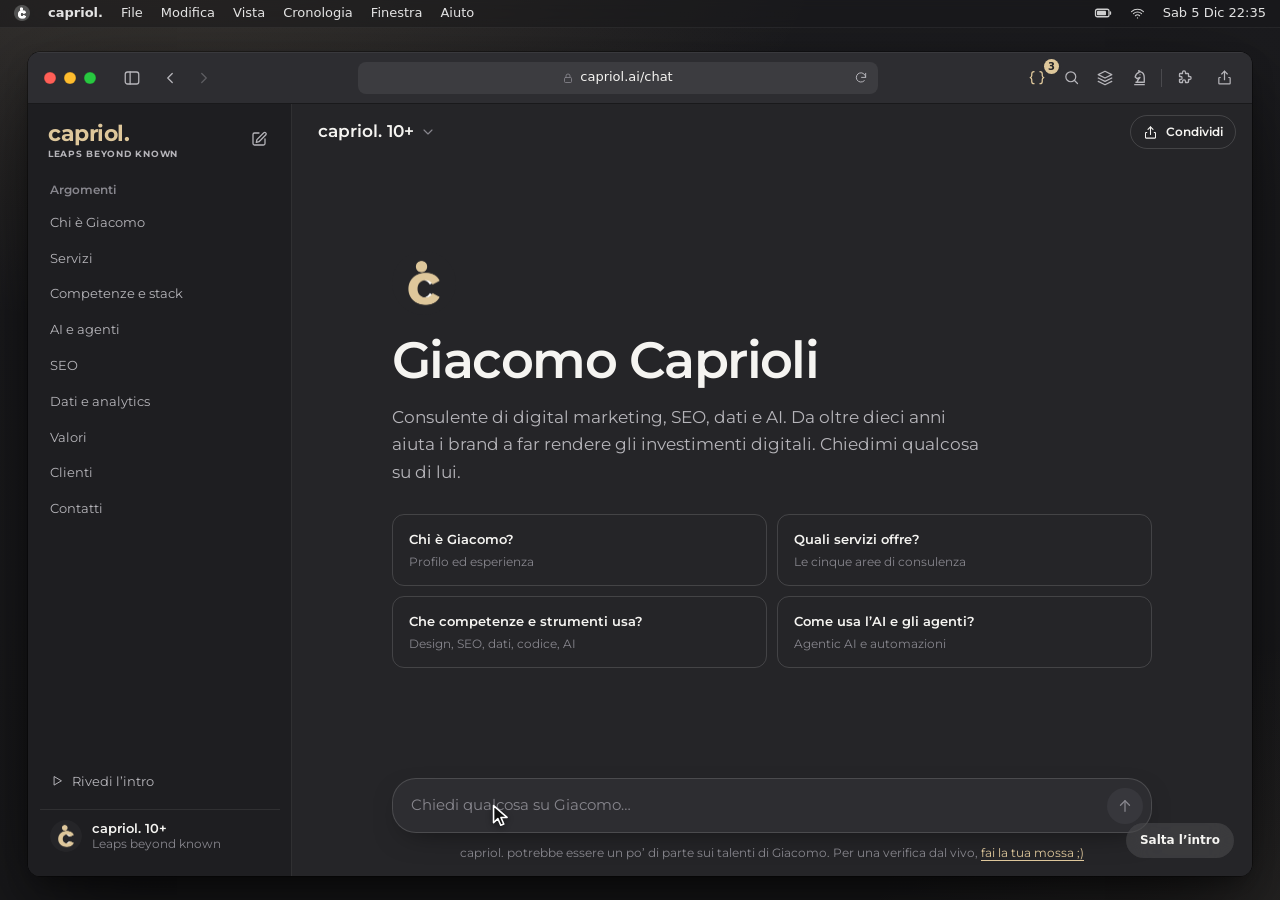
==== index.html @ 010fad7a "Add files via upload" ====
<!doctype html>
<html lang="it" dir="ltr">
<head>
  <meta charset="utf-8">
  <meta name="viewport" content="width=device-width, initial-scale=1, viewport-fit=cover">
  <title>Giacomo Caprioli | Consulente Digital Marketing, SEO, Data e AI</title>
  <meta name="description" content="Consulente di digital marketing con oltre 10 anni di esperienza: strategia, SEO, digital analytics, dati e AI agentica per far rendere gli investimenti.">
  <meta name="author" content="Giacomo Caprioli">
  <meta name="robots" content="index, follow, max-image-preview:large">
  <link rel="canonical" href="https://capriol.github.io/">

  <meta name="theme-color" content="#252528">
  <meta name="color-scheme" content="dark">

  <!-- Open Graph / social -->
  <meta property="og:type" content="profile">
  <meta property="og:locale" content="it_IT">
  <meta property="og:site_name" content="capriol.">
  <meta property="og:title" content="Giacomo Caprioli | Digital marketing, SEO, data e AI">
  <meta property="og:description" content="Un browser, un LLM e un dataLayer: il portfolio interattivo di Giacomo Caprioli, consulente di digital marketing.">
  <meta property="og:url" content="https://capriol.github.io/">
  <meta property="og:image" content="https://capriol.github.io/assets/img/og-image.png">
  <meta property="og:image:width" content="1200">
  <meta property="og:image:height" content="630">
  <meta property="og:image:alt" content="Finestra di browser con la chat di capriol. e il nome di Giacomo Caprioli">
  <meta property="profile:first_name" content="Giacomo">
  <meta property="profile:last_name" content="Caprioli">
  <meta name="twitter:card" content="summary_large_image">

  <!-- Icone -->
  <link rel="icon" href="assets/favicon/favicon.ico" sizes="48x48">
  <link rel="icon" href="assets/favicon/favicon-32.png" type="image/png" sizes="32x32">
  <link rel="apple-touch-icon" href="assets/favicon/apple-touch-icon.png">
  <link rel="manifest" href="site.webmanifest">

  <!-- Font self-hosted: nessuna chiamata a CDN di terze parti (GDPR) -->
  <link rel="preload" href="assets/fonts/montserrat-var-latin.woff2" as="font" type="font/woff2" crossorigin>

  <link rel="stylesheet" href="assets/css/tokens.css">
  <link rel="stylesheet" href="assets/css/base.css">
  <link rel="stylesheet" href="assets/css/desktop.css">
  <link rel="stylesheet" href="assets/css/browser.css">
  <link rel="stylesheet" href="assets/css/chat.css">
  <link rel="stylesheet" href="assets/css/blocks.css">
  <link rel="stylesheet" href="assets/css/extensions.css">

  <link rel="modulepreload" href="assets/js/main.js">
  <link rel="modulepreload" href="assets/js/modules/chat.js">
  <link rel="modulepreload" href="assets/js/modules/extensions/index.js">

  <!-- Dati strutturati -->
  <script type="application/ld+json">
  {
    "@context": "https://schema.org",
    "@graph": [
      {
        "@type": "ProfilePage",
        "@id": "https://capriol.github.io/#page",
        "url": "https://capriol.github.io/",
        "name": "Giacomo Caprioli | Consulente Digital Marketing, SEO, Data e AI",
        "inLanguage": "it-IT",
        "mainEntity": { "@id": "https://capriol.github.io/#person" }
      },
      {
        "@type": "Person",
        "@id": "https://capriol.github.io/#person",
        "name": "Giacomo Caprioli",
        "jobTitle": "Consulente di Digital Marketing",
        "description": "Consulente di digital marketing con oltre dieci anni di esperienza. Aiuta i brand a incrementare le performance delle loro piattaforme e a capitalizzare sugli investimenti digitali.",
        "image": "https://capriol.github.io/assets/img/brand/giacomo-caprioli.jpg",
        "email": "mailto:giacomo.caprioli@gmail.com",
        "telephone": "+39 347 0000000",
        "sameAs": ["https://www.linkedin.com/in/giacomo-caprioli/"],
        "url": "https://capriol.github.io/",
        "brand": { "@type": "Brand", "name": "capriol.", "slogan": "Leaps beyond known" },
        "knowsAbout": ["Digital marketing", "Search engine optimization", "Digital analytics", "Google Analytics 4", "Google Tag Manager", "BigQuery", "SQL", "Online advertising", "Graphic design", "UX design", "Artificial intelligence", "Agentic AI"],
        "makesOffer": [
          { "@type": "Offer", "itemOffered": { "@type": "Service", "name": "Consulting", "category": "Advisory" } },
          { "@type": "Offer", "itemOffered": { "@type": "Service", "name": "Comunicazione", "category": "Communications & Content" } },
          { "@type": "Offer", "itemOffered": { "@type": "Service", "name": "SEO", "category": "Web Optimization" } },
          { "@type": "Offer", "itemOffered": { "@type": "Service", "name": "Digital Intelligence & Analytics", "category": "MarTech & Data" } },
          { "@type": "Offer", "itemOffered": { "@type": "Service", "name": "Online Advertising", "category": "Digital Marketing" } }
        ]
      }
    ]
  }
  </script>

  <script type="module" src="assets/js/main.js"></script>
</head>
<body>
  <a class="skip-link" href="#composer-input">Vai alla chat</a>

  <div class="desktop">
    <!-- Barra dei menu macOS: puramente decorativa -->
    <header class="menubar" aria-hidden="true">
      <div class="menubar__group">
        <img class="menubar__logo" src="assets/img/brand/monogram.png" alt="" width="16" height="16">
        <span class="menubar__app">capriol.</span>
        <span>File</span><span>Modifica</span><span>Vista</span><span>Cronologia</span><span>Finestra</span><span>Aiuto</span>
      </div>
      <div class="menubar__group">
        <span class="menubar__icon"><svg class="icon " width="18" height="18" viewBox="0 0 24 24" fill="none" stroke="currentColor" stroke-width="1.7" stroke-linecap="round" stroke-linejoin="round" aria-hidden="true" focusable="false"><rect x="2" y="7" width="18" height="10" rx="2.5"/><rect x="4" y="9" width="12" height="6" rx="1" fill="currentColor" stroke="none"/><path d="M22 10.5v3"/></svg></span>
        <span class="menubar__icon"><svg class="icon " width="15" height="15" viewBox="0 0 24 24" fill="none" stroke="currentColor" stroke-width="1.7" stroke-linecap="round" stroke-linejoin="round" aria-hidden="true" focusable="false"><path d="M2.5 9a14 14 0 0 1 19 0"/><path d="M5.5 12.3a9.5 9.5 0 0 1 13 0"/><path d="M8.6 15.6a5 5 0 0 1 6.8 0"/><circle cx="12" cy="19" r="1" fill="currentColor" stroke="none"/></svg></span>
        <span class="menubar__clock" id="menubar-clock"></span>
      </div>
    </header>

    <!-- Finestra del browser -->
    <main class="browser" id="browser" aria-label="Browser con la chat di capriol.">
      <div class="toolbar">
        <div class="traffic">
          <span class="traffic__btn traffic__btn--close" aria-hidden="true"></span>
          <span class="traffic__btn traffic__btn--min" aria-hidden="true"></span>
          <button class="traffic__btn traffic__btn--zoom" id="btn-zoom" type="button" aria-label="Ingrandisci finestra" aria-pressed="false"></button>
        </div>
        <button class="tb-btn" id="btn-sidebar" type="button" aria-label="Mostra o nascondi la cronologia" aria-controls="sidebar" aria-expanded="true"><svg class="icon " width="18" height="18" viewBox="0 0 24 24" fill="none" stroke="currentColor" stroke-width="1.7" stroke-linecap="round" stroke-linejoin="round" aria-hidden="true" focusable="false"><rect x="3" y="4" width="18" height="16" rx="3"/><path d="M9.5 4v16"/></svg></button>
        <div class="tb-nav">
          <button class="tb-btn" id="btn-back" type="button" aria-label="Indietro: nuova chat"><svg class="icon " width="18" height="18" viewBox="0 0 24 24" fill="none" stroke="currentColor" stroke-width="1.7" stroke-linecap="round" stroke-linejoin="round" aria-hidden="true" focusable="false"><path d="m15 18-6-6 6-6"/></svg></button>
          <button class="tb-btn" type="button" aria-label="Avanti" disabled><svg class="icon " width="18" height="18" viewBox="0 0 24 24" fill="none" stroke="currentColor" stroke-width="1.7" stroke-linecap="round" stroke-linejoin="round" aria-hidden="true" focusable="false"><path d="m9 18 6-6-6-6"/></svg></button>
        </div>

        <div class="address" role="group" aria-label="Barra degli indirizzi">
          <span class="address__lock"><svg class="icon " width="12" height="12" viewBox="0 0 24 24" fill="none" stroke="currentColor" stroke-width="1.7" stroke-linecap="round" stroke-linejoin="round" aria-hidden="true" focusable="false"><rect x="5" y="11" width="14" height="10" rx="2"/><path d="M8 11V8a4 4 0 0 1 8 0v3"/></svg></span>
          <span class="address__text" id="address-text">capriol.ai/chat</span>
          <button class="tb-btn address__reload" id="btn-reload" type="button" aria-label="Ricarica la pagina"><svg class="icon " width="14" height="14" viewBox="0 0 24 24" fill="none" stroke="currentColor" stroke-width="1.7" stroke-linecap="round" stroke-linejoin="round" aria-hidden="true" focusable="false"><path d="M20 11a8 8 0 1 0-2.3 5.7"/><path d="M20 4v7h-7"/></svg></button>
          <span class="address__progress" id="load-progress" aria-hidden="true"></span>
        </div>

        <div class="extensions" role="toolbar" aria-label="Estensioni del browser">
          <button class="ext-btn ext-btn--brand" type="button" data-ext="datalayer" aria-label="DataLayer Inspector" title="DataLayer Inspector" aria-haspopup="dialog" aria-controls="ext-popover">
            <svg class="icon " width="18" height="18" viewBox="0 0 24 24" fill="none" stroke="currentColor" stroke-width="1.7" stroke-linecap="round" stroke-linejoin="round" aria-hidden="true" focusable="false"><path d="M8 3.5c-2 0-3 1-3 3v2.2c0 1.2-.8 2.3-2 2.8 1.2.5 2 1.6 2 2.8v2.2c0 2 1 3 3 3"/><path d="M16 3.5c2 0 3 1 3 3v2.2c0 1.2.8 2.3 2 2.8-1.2.5-2 1.6-2 2.8v2.2c0 2-1 3-3 3"/></svg><span class="ext-btn__badge" aria-hidden="true">0</span>
          </button>
          <button class="ext-btn" type="button" data-ext="seo" aria-label="SEO Inspector" title="SEO Inspector" aria-haspopup="dialog" aria-controls="ext-popover"><svg class="icon " width="17" height="17" viewBox="0 0 24 24" fill="none" stroke="currentColor" stroke-width="1.7" stroke-linecap="round" stroke-linejoin="round" aria-hidden="true" focusable="false"><circle cx="11" cy="11" r="7"/><path d="m20.5 20.5-4.6-4.6"/></svg></button>
          <button class="ext-btn" type="button" data-ext="stack" aria-label="Tech Stack" title="Tech Stack" aria-haspopup="dialog" aria-controls="ext-popover"><svg class="icon " width="18" height="18" viewBox="0 0 24 24" fill="none" stroke="currentColor" stroke-width="1.7" stroke-linecap="round" stroke-linejoin="round" aria-hidden="true" focusable="false"><path d="m12 3 9 4.5-9 4.5-9-4.5z"/><path d="m3 12 9 4.5 9-4.5"/><path d="m3 16.5 9 4.5 9-4.5"/></svg></button>
          <button class="ext-btn" type="button" data-ext="contact" aria-label="Fai la tua mossa: contatti" title="Fai la tua mossa" aria-haspopup="dialog" aria-controls="ext-popover"><svg class="icon " width="19" height="19" viewBox="0 0 24 24" fill="none" stroke="currentColor" stroke-width="1.7" stroke-linecap="round" stroke-linejoin="round" aria-hidden="true" focusable="false"><path d="M6 21h12"/><path d="M7.5 18h9.5"/><path d="M9 18c.3-2.6 1.7-4.3 3.6-6.1l-3.9 1.5-2.2-1.9c.5-2.8 2.4-4.9 5-5.9L11 3.4l2.4 1.4C16.5 5.5 18 8.5 18 12.2V18"/><circle cx="12.7" cy="8.4" r=".7" fill="currentColor" stroke="none"/></svg></button>
          <span class="extensions__divider" aria-hidden="true"></span>
          <button class="ext-btn" type="button" data-ext="manager" aria-label="Tutte le estensioni" title="Estensioni" aria-haspopup="dialog" aria-controls="ext-popover"><svg class="icon " width="18" height="18" viewBox="0 0 24 24" fill="none" stroke="currentColor" stroke-width="1.7" stroke-linecap="round" stroke-linejoin="round" aria-hidden="true" focusable="false"><path d="M10 4.5a2 2 0 0 1 4 0V6h3a1 1 0 0 1 1 1v3h1.5a2 2 0 0 1 0 4H18v3a1 1 0 0 1-1 1h-3v-1.5a2 2 0 0 0-4 0V18H7a1 1 0 0 1-1-1v-3h1.5a2 2 0 0 0 0-4H6V7a1 1 0 0 1 1-1h3z"/></svg></button>
        </div>
        <button class="tb-btn toolbar__share" id="btn-share-toolbar" type="button" aria-label="Condividi questa pagina"><svg class="icon " width="17" height="17" viewBox="0 0 24 24" fill="none" stroke="currentColor" stroke-width="1.7" stroke-linecap="round" stroke-linejoin="round" aria-hidden="true" focusable="false"><path d="M12 3v12"/><path d="m8 7 4-4 4 4"/><path d="M6 12H5a1 1 0 0 0-1 1v7a1 1 0 0 0 1 1h14a1 1 0 0 0 1-1v-7a1 1 0 0 0-1-1h-1"/></svg></button>
      </div>

      <div class="viewport">
        <div class="app" id="app">
          <aside class="sidebar" id="sidebar" aria-label="Cronologia della chat">
            <div class="sidebar__head">
              <a class="wordmark" href="./" aria-label="capriol., torna all’inizio">
                <span class="wordmark__name">capriol.</span>
                <span class="wordmark__tag">Leaps beyond known</span>
              </a>
              <button class="icon-btn" id="btn-new-chat" type="button" aria-label="Nuova chat" title="Nuova chat"><svg class="icon " width="18" height="18" viewBox="0 0 24 24" fill="none" stroke="currentColor" stroke-width="1.7" stroke-linecap="round" stroke-linejoin="round" aria-hidden="true" focusable="false"><path d="M12 4H6a2 2 0 0 0-2 2v12a2 2 0 0 0 2 2h12a2 2 0 0 0 2-2v-6"/><path d="M18.4 3.6a2 2 0 0 1 2.8 2.8L12 15.6l-3.6.8.8-3.6z"/></svg></button>
            </div>

            <nav class="sidebar__nav" aria-label="Argomenti">
              <p class="sidebar__label">Argomenti</p>
              <ul class="history" id="history-list">
                <li><span class="history__item">Chi è Giacomo</span></li>
                <li><span class="history__item">Servizi</span></li>
                <li><span class="history__item">Competenze e stack</span></li>
                <li><span class="history__item">AI e agenti</span></li>
                <li><span class="history__item">Contatti</span></li>
              </ul>
            </nav>

            <div class="sidebar__foot">
              <button class="sidebar__replay" id="btn-replay" type="button"><svg class="icon " width="14" height="14" viewBox="0 0 24 24" fill="none" stroke="currentColor" stroke-width="1.7" stroke-linecap="round" stroke-linejoin="round" aria-hidden="true" focusable="false"><path d="M7 5v14l12-7z"/></svg><span>Rivedi l’intro</span></button>
              <div class="model-card">
                <img src="assets/img/brand/monogram.png" alt="" width="32" height="32">
                <div>
                  <p class="model-card__name" data-model-name>capriol. 10+</p>
                  <p class="model-card__tag">Leaps beyond known</p>
                </div>
              </div>
            </div>
          </aside>
          <div class="sidebar-scrim" id="sidebar-scrim"></div>

          <section class="chat" aria-label="Chat con capriol.">
            <header class="chat__top">
              <details class="model" id="model-menu">
                <summary><span data-model-name>capriol. 10+</span><svg class="icon " width="16" height="16" viewBox="0 0 24 24" fill="none" stroke="currentColor" stroke-width="1.7" stroke-linecap="round" stroke-linejoin="round" aria-hidden="true" focusable="false"><path d="m6 9 6 6 6-6"/></svg></summary>
                <div class="model__menu">
                  <p class="model__row">
                    <img src="assets/img/brand/monogram.png" alt="" width="28" height="28">
                    <span data-model-name>capriol. 10+</span><svg class="icon " width="18" height="18" viewBox="0 0 24 24" fill="none" stroke="currentColor" stroke-width="1.7" stroke-linecap="round" stroke-linejoin="round" aria-hidden="true" focusable="false"><path d="m5 12.5 4.5 4.5L19 7.5"/></svg>
                  </p>
                  <p class="model__desc">Addestrato su oltre dieci anni di digital marketing, SEO, dati e AI. Risponde solo su Giacomo, e lo fa volentieri.</p>
                  <dl class="model__specs">
                    <div><dt>Contesto</dt><dd>Tutto il portfolio</dd></div>
                    <div><dt>Fonte</dt><dd>Giacomo in persona</dd></div>
                    <div><dt>Disponibilità</dt><dd>Aperto a nuovi progetti</dd></div>
                  </dl>
                </div>
              </details>
              <button class="btn btn--ghost btn--sm" id="btn-share" type="button"><svg class="icon " width="15" height="15" viewBox="0 0 24 24" fill="none" stroke="currentColor" stroke-width="1.7" stroke-linecap="round" stroke-linejoin="round" aria-hidden="true" focusable="false"><path d="M12 3v12"/><path d="m8 7 4-4 4 4"/><path d="M6 12H5a1 1 0 0 0-1 1v7a1 1 0 0 0 1 1h14a1 1 0 0 0 1-1v-7a1 1 0 0 0-1-1h-1"/></svg><span>Condividi</span></button>
            </header>

            <div class="thread" id="thread" role="log" aria-label="Conversazione">
              <div class="welcome">
                <img class="welcome__mark" src="assets/img/brand/monogram.png" alt="" width="64" height="64">
                <h1 class="welcome__title">Giacomo Caprioli</h1>
                <p class="welcome__lead">Consulente di digital marketing, SEO, dati e AI. Da oltre dieci anni aiuta i brand a far rendere gli investimenti digitali. Chiedimi qualcosa su di lui.</p>
                <ul class="suggestions">
                  <li><button class="suggestion" type="button" data-intent="about"><span class="suggestion__title">Chi è Giacomo?</span><span class="suggestion__hint">Profilo ed esperienza</span></button></li>
                  <li><button class="suggestion" type="button" data-intent="services"><span class="suggestion__title">Quali servizi offre?</span><span class="suggestion__hint">Le cinque aree di consulenza</span></button></li>
                  <li><button class="suggestion" type="button" data-intent="stack"><span class="suggestion__title">Che competenze e strumenti usa?</span><span class="suggestion__hint">Design, SEO, dati, codice, AI</span></button></li>
                  <li><button class="suggestion" type="button" data-intent="ai"><span class="suggestion__title">Come usa l’AI e gli agenti?</span><span class="suggestion__hint">Agentic AI e automazioni</span></button></li>
                </ul>
              </div>
            </div>

            <form class="composer" id="composer" autocomplete="off">
              <label class="sr-only" for="composer-input">Scrivi una domanda su Giacomo</label>
              <textarea id="composer-input" rows="1" placeholder="Chiedi qualcosa su Giacomo…" enterkeyhint="send"></textarea>
              <button class="composer__send" id="composer-send" type="submit" aria-label="Invia messaggio"><svg class="icon " width="18" height="18" viewBox="0 0 24 24" fill="none" stroke="currentColor" stroke-width="1.7" stroke-linecap="round" stroke-linejoin="round" aria-hidden="true" focusable="false"><path d="M12 19V5"/><path d="m6 11 6-6 6 6"/></svg></button>
            </form>
            <p class="disclaimer">capriol. potrebbe essere un po’ di parte sui talenti di Giacomo. Per una verifica dal vivo, <a href="mailto:giacomo.caprioli@gmail.com">fai la tua mossa ;)</a></p>
          </section>
        </div>
      </div>

      <!-- Popover delle estensioni: il contenuto viene montato da JS -->
      <div class="ext-popover" id="ext-popover" role="dialog" aria-labelledby="ext-title" aria-describedby="ext-subtitle" hidden>
        <header class="ext-popover__head">
          <span class="ext-popover__icon" aria-hidden="true"></span>
          <div>
            <h2 id="ext-title">Estensione</h2>
            <p id="ext-subtitle"></p>
          </div>
          <button class="icon-btn ext-popover__close" type="button" aria-label="Chiudi estensione"><svg class="icon " width="16" height="16" viewBox="0 0 24 24" fill="none" stroke="currentColor" stroke-width="1.7" stroke-linecap="round" stroke-linejoin="round" aria-hidden="true" focusable="false"><path d="M6 6l12 12M18 6 6 18"/></svg></button>
        </header>
        <div class="ext-popover__body"></div>
      </div>

      <button class="skip-intro" id="skip-intro" type="button" hidden>Salta l’intro</button>
    </main>
  </div>

  <!-- Cursore dell'intro (freccia macOS) -->
  <div class="cursor" id="cursor" aria-hidden="true">
    <svg viewBox="0 0 26 26"><path d="M6 3v17.2l4.3-4.1 2.9 6.6 3-1.3-2.8-6.5h6.1z" fill="#111" stroke="#fff" stroke-width="1.6" stroke-linejoin="round"/></svg>
  </div>

  <noscript>
    <div class="noscript">
      <div class="noscript__inner">
        <h2>Giacomo Caprioli, consulente di digital marketing</h2>
        <p>Consulente marketing con più di un decennio di esperienza nel digital marketing. Aiuta i brand a incrementare le performance delle loro piattaforme e a capitalizzare sugli investimenti digitali.</p>
        <h2>Servizi</h2>
        <ul>
          <li>Advisory: consulting</li>
          <li>Communications &amp; Content: comunicazione</li>
          <li>Web Optimization: SEO</li>
          <li>MarTech &amp; Data: digital intelligence e analytics</li>
          <li>Digital Marketing: online advertising</li>
        </ul>
        <h2>Valori</h2>
        <p>Relazione, trasparenza, proattività, approcci su misura.</p>
        <h2>Contatti</h2>
        <p><a href="mailto:giacomo.caprioli@gmail.com">giacomo.caprioli@gmail.com</a> · <a href="tel:+393470000000">+39 347 0000000</a> · <a href="https://www.linkedin.com/in/giacomo-caprioli/">LinkedIn</a></p>
        <p>Questa pagina è un’esperienza interattiva: attiva JavaScript per usare la chat e le estensioni.</p>
      </div>
    </div>
  </noscript>
</body>
</html>
---- assets/css/tokens.css ----
/* ==========================================================================
   Design tokens
   Palette e tipografia derivano dal deck "Proposta progetto" di capriol.:
   antracite #252528, oro champagne #DEC79B, bianco, Montserrat.
   ========================================================================== */

@font-face {
  font-family: 'Montserrat';
  src: url('../fonts/montserrat-var-latin.woff2') format('woff2');
  font-weight: 100 900;
  font-style: normal;
  font-display: swap;
}

@font-face {
  font-family: 'JetBrains Mono';
  src: url('../fonts/jetbrains-mono-var-latin.woff2') format('woff2');
  font-weight: 100 800;
  font-style: normal;
  font-display: swap;
}

:root {
  color-scheme: dark;

  /* Superfici: dal desktop (più scuro) ai pannelli in rilievo */
  --desk: #18181a;
  --ink-2: #1e1e21;   /* sidebar */
  --ink: #252528;     /* colore brand: area della pagina */
  --ink-3: #2d2d31;   /* card, toolbar */
  --ink-4: #37373c;   /* hover, bolle utente */

  --line: rgba(255, 255, 255, 0.08);
  --line-strong: rgba(255, 255, 255, 0.14);

  /* Testo */
  --text: #f5f4f1;
  --text-2: #b6b5ba;
  --text-3: #87868d;

  /* Oro brand */
  --gold: #dec79b;
  --gold-strong: #ead8b4;
  --gold-soft: rgba(222, 199, 155, 0.12);
  --gold-line: rgba(222, 199, 155, 0.35);
  --on-gold: #252528;

  /* Stati (estensione SEO) */
  --good: #8ccb9a;
  --warn: #e8b45f;
  --bad: #e8806f;

  /* Sintassi JSON */
  --j-key: var(--gold);
  --j-str: #b9d3a6;
  --j-num: #a9bbef;
  --j-bool: #e2a6c8;
  --j-null: var(--text-3);

  /* Semafori macOS */
  --tl-close: #ff5f57;
  --tl-min: #febc2e;
  --tl-zoom: #28c840;

  /* Tipografia
     - brand: Montserrat, voce di capriol. (contenuti della "pagina")
     - ui: font di sistema, per una cornice browser credibile
     - mono: JetBrains Mono, solo dove il contenuto è codice o dati */
  --font-brand: 'Montserrat', ui-sans-serif, system-ui, -apple-system, 'Segoe UI', sans-serif;
  --font-ui: -apple-system, BlinkMacSystemFont, 'SF Pro Text', 'Segoe UI', Roboto, system-ui, sans-serif;
  --font-mono: 'JetBrains Mono', ui-monospace, 'SF Mono', Menlo, Consolas, monospace;

  --fs-xs: 0.75rem;
  --fs-sm: 0.8125rem;
  --fs-base: 0.9375rem;
  --fs-md: 1.0625rem;
  --fs-lg: 1.25rem;
  --fs-display: clamp(2.1rem, 1.4rem + 2.6vw, 3.2rem);

  /* Forma: raggi diversi per livelli diversi */
  --r-window: 12px;
  --r-lg: 18px;
  --r-md: 12px;
  --r-sm: 8px;
  --r-pill: 999px;

  --shadow-window:
    0 0 0 0.5px rgba(0, 0, 0, 0.7),
    0 34px 90px -12px rgba(0, 0, 0, 0.7),
    0 12px 28px -8px rgba(0, 0, 0, 0.45);
  --shadow-pop:
    0 0 0 0.5px rgba(0, 0, 0, 0.6),
    0 22px 60px -14px rgba(0, 0, 0, 0.75);

  --ease: cubic-bezier(0.2, 0.7, 0.2, 1);
  --ease-cursor: cubic-bezier(0.55, 0.05, 0.25, 1);

  --menubar-h: 28px;
  --toolbar-h: 52px;
}
---- assets/css/base.css ----
/* ==========================================================================
   Base: reset, elementi comuni, pulsanti, accessibilità
   ========================================================================== */

*,
*::before,
*::after { box-sizing: border-box; }

html { -webkit-text-size-adjust: 100%; text-size-adjust: 100%; }

body {
  margin: 0;
  min-height: 100dvh;
  background: var(--desk);
  color: var(--text);
  font-family: var(--font-brand);
  font-size: var(--fs-base);
  line-height: 1.6;
  -webkit-font-smoothing: antialiased;
  -moz-osx-font-smoothing: grayscale;
  overflow: hidden;
}

h1, h2, h3, p, ul, ol, dl, dd, figure, blockquote { margin: 0; }
ul, ol { padding: 0; list-style: none; }
img, svg, picture { display: block; max-width: 100%; }
.icon { flex: none; }
button, input, textarea { font: inherit; color: inherit; }
button { cursor: pointer; background: none; border: 0; padding: 0; }
button:disabled { cursor: default; }
a { color: var(--gold); text-underline-offset: 3px; text-decoration-thickness: 1px; }
a:hover { color: var(--gold-strong); }
code { font-family: var(--font-mono); font-size: 0.92em; }
strong { font-weight: 600; color: var(--text); }

::selection { background: var(--gold); color: var(--on-gold); }

:focus-visible {
  outline: 2px solid var(--gold);
  outline-offset: 2px;
  border-radius: 6px;
}

.sr-only {
  position: absolute !important;
  width: 1px; height: 1px;
  padding: 0; margin: -1px;
  overflow: hidden; clip: rect(0 0 0 0);
  white-space: nowrap; border: 0;
}

.skip-link {
  position: fixed;
  top: 8px; left: 8px;
  z-index: 100;
  padding: 8px 14px;
  border-radius: var(--r-sm);
  background: var(--gold);
  color: var(--on-gold);
  font-weight: 600;
  transform: translateY(-150%);
}
.skip-link:focus { transform: none; color: var(--on-gold); }

/* ---------- Pulsanti ---------- */

.btn {
  display: inline-flex;
  align-items: center;
  gap: 8px;
  min-height: 38px;
  padding: 8px 16px;
  border-radius: var(--r-pill);
  font-size: var(--fs-sm);
  font-weight: 600;
  text-decoration: none;
  white-space: nowrap;
  transition: background-color 0.15s, border-color 0.15s, color 0.15s;
}
.btn--sm { min-height: 32px; padding: 6px 12px; font-size: var(--fs-xs); }

.btn--gold { background: var(--gold); color: var(--on-gold); }
.btn--gold:hover { background: var(--gold-strong); color: var(--on-gold); }

.btn--ghost { border: 1px solid var(--line-strong); color: var(--text); }
.btn--ghost:hover { border-color: var(--gold-line); background: var(--gold-soft); color: var(--text); }

.icon-btn {
  display: inline-grid;
  place-items: center;
  width: 34px; height: 34px;
  border-radius: var(--r-sm);
  color: var(--text-2);
  transition: background-color 0.15s, color 0.15s;
}
.icon-btn:hover { background: rgba(255, 255, 255, 0.07); color: var(--text); }
.icon-btn--sm { width: 30px; height: 30px; }
.icon-btn[aria-pressed='true'] { color: var(--gold); }

/* ---------- Chip ---------- */

.chips { display: flex; flex-wrap: wrap; gap: 6px; }
.chip {
  display: inline-flex;
  align-items: center;
  padding: 4px 11px;
  border: 1px solid var(--line-strong);
  border-radius: var(--r-pill);
  font-size: var(--fs-xs);
  font-weight: 500;
  color: var(--text-2);
  line-height: 1.5;
}
.chip--action {
  padding: 7px 14px;
  font-size: var(--fs-sm);
  color: var(--text);
  text-align: left;
  transition: border-color 0.15s, background-color 0.15s;
}
.chip--action:hover { border-color: var(--gold-line); background: var(--gold-soft); }

/* ---------- Toast ---------- */

.toast {
  position: fixed;
  left: 50%; bottom: 28px;
  z-index: 90;
  padding: 10px 16px;
  border-radius: var(--r-pill);
  background: var(--text);
  color: var(--ink);
  font-size: var(--fs-sm);
  font-weight: 600;
  box-shadow: var(--shadow-pop);
  opacity: 0;
  transform: translate(-50%, 10px);
  pointer-events: none;
  transition: opacity 0.2s, transform 0.2s var(--ease);
}
.toast.is-visible { opacity: 1; transform: translate(-50%, 0); }

/* ---------- Fallback senza JavaScript ---------- */

.noscript {
  position: fixed; inset: 0;
  z-index: 200;
  overflow: auto;
  padding: 48px 24px;
  background: var(--ink);
}
.noscript__inner { max-width: 62ch; margin: 0 auto; display: grid; gap: 16px; }
.noscript h2 { font-size: var(--fs-lg); color: var(--gold); margin-top: 16px; }
.noscript li { list-style: disc; margin-left: 1.2em; }

@media (prefers-reduced-motion: reduce) {
  *, *::before, *::after {
    animation-duration: 0.01ms !important;
    animation-iteration-count: 1 !important;
    transition-duration: 0.01ms !important;
    scroll-behavior: auto !important;
  }
}
---- assets/css/desktop.css ----
/* ==========================================================================
   Desktop macOS: sfondo e barra dei menu
   ========================================================================== */

.desktop {
  position: relative;
  min-height: 100dvh;
  display: grid;
  grid-template-rows: var(--menubar-h) 1fr;
  background:
    radial-gradient(1100px 700px at 12% -12%, rgba(222, 199, 155, 0.17), transparent 62%),
    radial-gradient(900px 620px at 108% 112%, rgba(222, 199, 155, 0.09), transparent 60%),
    linear-gradient(180deg, #1b1b1e 0%, var(--desk) 100%);
}

/* Monogramma in filigrana, come nel deck */
.desktop::before {
  content: '';
  position: absolute;
  right: 4vw; bottom: 6vh;
  width: 34vmin; height: 34vmin;
  background: url('../img/brand/monogram.png') center / contain no-repeat;
  opacity: 0.05;
  filter: grayscale(1);
  pointer-events: none;
}

.menubar {
  position: relative;
  z-index: 5;
  display: flex;
  align-items: center;
  justify-content: space-between;
  height: var(--menubar-h);
  padding: 0 14px;
  background: rgba(24, 24, 26, 0.55);
  backdrop-filter: saturate(160%) blur(20px);
  -webkit-backdrop-filter: saturate(160%) blur(20px);
  border-bottom: 0.5px solid rgba(255, 255, 255, 0.06);
  font-family: var(--font-ui);
  font-size: 13px;
  color: rgba(255, 255, 255, 0.88);
  user-select: none;
}

.menubar__group { display: flex; align-items: center; gap: 18px; }
.menubar__logo { width: 16px; height: 16px; filter: grayscale(1) brightness(2.2); }
.menubar__app { font-weight: 700; }
.menubar__icon { display: inline-flex; opacity: 0.9; }
.menubar__clock { font-variant-numeric: tabular-nums; text-transform: capitalize; }
---- assets/css/browser.css ----
/* ==========================================================================
   Finestra del browser (stile Safari su macOS) ed estensioni in toolbar
   ========================================================================== */

.browser {
  position: relative;
  z-index: 2;
  display: grid;
  grid-template-rows: var(--toolbar-h) 1fr;
  width: min(1320px, calc(100vw - 56px));
  height: calc(100dvh - var(--menubar-h) - 48px);
  min-height: 520px;
  margin: 24px auto;
  border-radius: var(--r-window);
  background: var(--ink);
  box-shadow: var(--shadow-window);
  overflow: hidden;
  transition: width 0.35s var(--ease), height 0.35s var(--ease), margin 0.35s var(--ease), border-radius 0.35s;
}

.browser.is-zoomed {
  width: 100vw;
  height: calc(100dvh - var(--menubar-h));
  margin: 0;
  border-radius: 0;
}

/* ---------- Toolbar ---------- */

.toolbar {
  position: relative;
  display: flex;
  align-items: center;
  gap: 6px;
  padding: 0 12px 0 16px;
  background: var(--ink-3);
  border-bottom: 1px solid rgba(0, 0, 0, 0.45);
  box-shadow: inset 0 1px 0 rgba(255, 255, 255, 0.06);
  font-family: var(--font-ui);
  user-select: none;
}

.traffic { display: flex; gap: 8px; margin-right: 14px; }
.traffic__btn {
  position: relative;
  width: 12px; height: 12px;
  border-radius: 50%;
  box-shadow: inset 0 0 0 0.5px rgba(0, 0, 0, 0.25);
}
.traffic__btn--close { background: var(--tl-close); }
.traffic__btn--min { background: var(--tl-min); }
.traffic__btn--zoom { background: var(--tl-zoom); }
.traffic__btn--zoom::after {
  content: '';
  position: absolute; inset: 3px;
  background:
    linear-gradient(135deg, rgba(0, 60, 0, 0.75) 0 40%, transparent 40% 60%, rgba(0, 60, 0, 0.75) 60%);
  clip-path: polygon(0 0, 70% 0, 0 70%, 30% 100%, 100% 100%, 100% 30%);
  opacity: 0;
  transition: opacity 0.15s;
}
.traffic:hover .traffic__btn--zoom::after,
.traffic__btn--zoom:focus-visible::after { opacity: 1; }

.tb-btn {
  display: inline-grid;
  place-items: center;
  width: 32px; height: 28px;
  border-radius: 6px;
  color: var(--text-2);
  transition: background-color 0.15s, color 0.15s;
}
.tb-btn:hover:not(:disabled) { background: rgba(255, 255, 255, 0.08); color: var(--text); }
.tb-btn:disabled { opacity: 0.35; }
.tb-nav { display: flex; gap: 2px; }

/* Barra degli indirizzi */
.address {
  position: relative;
  flex: 1 1 auto;
  display: flex;
  align-items: center;
  justify-content: center;
  gap: 6px;
  max-width: 520px;
  height: 32px;
  margin: 0 auto;
  padding: 0 34px;
  border-radius: var(--r-sm);
  background: rgba(255, 255, 255, 0.07);
  color: var(--text);
  font-size: 13px;
  overflow: hidden;
}
.address__lock { color: var(--text-3); flex: none; }
.address__text { min-width: 0; overflow: hidden; text-overflow: ellipsis; white-space: nowrap; }
.address__reload { position: absolute; right: 4px; width: 26px; height: 24px; }

.address__progress {
  position: absolute;
  left: 0; bottom: 0;
  height: 2px;
  width: 0;
  background: var(--gold);
  opacity: 1;
}
.address__progress.is-loading { width: 78%; transition: width 0.8s var(--ease); }
.address__progress.is-done { width: 100%; opacity: 0; transition: width 0.2s, opacity 0.35s 0.2s; }

/* Estensioni */
.extensions { display: flex; align-items: center; gap: 2px; margin-left: 6px; }
.extensions__divider { width: 1px; height: 18px; margin: 0 4px; background: var(--line-strong); }

.ext-btn {
  position: relative;
  display: inline-grid;
  place-items: center;
  width: 32px; height: 28px;
  border-radius: 6px;
  color: var(--text-2);
  transition: background-color 0.15s, color 0.15s;
}
.ext-btn:hover { background: rgba(255, 255, 255, 0.08); color: var(--text); }
.ext-btn[aria-expanded='true'] { background: var(--gold-soft); color: var(--gold); }
.ext-btn--brand { color: var(--gold); }

.ext-btn__badge {
  position: absolute;
  top: -5px; right: -6px;
  min-width: 15px; height: 15px;
  padding: 0 4px;
  box-shadow: 0 0 0 2px var(--ink-3);
  border-radius: var(--r-pill);
  background: var(--gold);
  color: var(--on-gold);
  font-size: 10px;
  font-weight: 700;
  line-height: 15px;
  text-align: center;
  font-variant-numeric: tabular-nums;
}
.ext-btn__badge.is-bumped { animation: bump 0.35s var(--ease); }
@keyframes bump { 40% { transform: scale(1.3); } }

.toolbar__share { margin-left: 2px; }

/* ---------- Area pagina ---------- */

.viewport { position: relative; min-height: 0; overflow: hidden; }

/* ---------- Intro: cursore e pulsante "salta" ---------- */

.cursor {
  position: fixed;
  top: 0; left: 0;
  z-index: 80;
  width: 26px; height: 26px;
  margin: -3px 0 0 -6px; /* allinea la punta della freccia al punto */
  opacity: 0;
  pointer-events: none;
  transform: translate(-100px, -100px);
  transition: transform var(--dur, 600ms) var(--ease-cursor), opacity 0.25s;
  filter: drop-shadow(0 2px 3px rgba(0, 0, 0, 0.45));
}
.cursor.is-visible { opacity: 1; }
.cursor svg { width: 100%; height: 100%; transition: transform 0.12s; transform-origin: 6px 3px; }
.cursor.is-clicking svg { transform: scale(0.82); }
.cursor::after {
  content: '';
  position: absolute;
  left: 6px; top: 3px;
  width: 34px; height: 34px;
  margin: -17px 0 0 -17px;
  border: 2px solid var(--gold);
  border-radius: 50%;
  opacity: 0;
  transform: scale(0.3);
}
.cursor.is-clicking::after { animation: ripple 0.45s var(--ease); }
@keyframes ripple {
  0% { opacity: 0.9; transform: scale(0.3); }
  100% { opacity: 0; transform: scale(1.2); }
}

.skip-intro {
  position: absolute;
  right: 18px; bottom: 18px;
  z-index: 30;
  padding: 8px 14px;
  border-radius: var(--r-pill);
  background: rgba(255, 255, 255, 0.1);
  backdrop-filter: blur(12px);
  -webkit-backdrop-filter: blur(12px);
  color: var(--text);
  font-family: var(--font-ui);
  font-size: var(--fs-xs);
  font-weight: 600;
}
.skip-intro:hover { background: rgba(255, 255, 255, 0.16); }

/* ---------- Responsive ---------- */

@media (max-width: 720px) {
  body { overflow: auto; }
  .desktop { display: block; }
  .desktop::before, .menubar { display: none; }
  .browser,
  .browser.is-zoomed {
    width: 100%;
    height: 100dvh;
    min-height: 0;
    margin: 0;
    border-radius: 0;
    box-shadow: none;
  }
  .toolbar { gap: 2px; padding: 0 6px; padding-top: env(safe-area-inset-top, 0px); }
  .browser { grid-template-rows: calc(var(--toolbar-h) + env(safe-area-inset-top, 0px)) 1fr; }
  .traffic, .tb-nav, .toolbar__share { display: none; }
  .address { justify-content: flex-start; margin: 0 4px; padding-left: 10px; }
  .extensions { margin-left: 0; }
  .extensions__divider { margin: 0 2px; }
}

@media (max-width: 380px) {
  .address__reload { display: none; }
  .address { padding-right: 10px; }
  .ext-btn { width: 29px; }
}
---- assets/css/chat.css ----
/* ==========================================================================
   La "pagina" visitata: un'interfaccia da LLM con il brand capriol.
   ========================================================================== */

.app {
  position: relative;
  display: grid;
  grid-template-columns: 264px minmax(0, 1fr);
  grid-template-rows: minmax(0, 1fr);
  height: 100%;
  transition: grid-template-columns 0.3s var(--ease);
}
.app.sidebar-closed { grid-template-columns: 0 minmax(0, 1fr); }

/* ---------- Sidebar ---------- */

.sidebar {
  display: grid;
  grid-template-rows: auto 1fr auto;
  gap: 18px;
  min-width: 0;
  min-height: 0;
  padding: 14px 12px;
  background: var(--ink-2);
  border-right: 1px solid var(--line);
  overflow: hidden;
}
.sidebar-closed .sidebar { visibility: hidden; padding-inline: 0; border: 0; }
.sidebar > * { min-width: 240px; }

.sidebar__head { display: flex; align-items: flex-start; justify-content: space-between; padding: 4px 4px 0 8px; }

.wordmark { display: grid; gap: 1px; color: var(--gold); text-decoration: none; }
.wordmark:hover { color: var(--gold-strong); }
.wordmark__name { font-size: 1.375rem; font-weight: 700; letter-spacing: -0.02em; line-height: 1.1; }
.wordmark__tag { font-size: 0.5625rem; font-weight: 700; letter-spacing: 0.08em; text-transform: uppercase; color: var(--text-2); }

.sidebar__nav { min-height: 0; overflow-y: auto; }
.sidebar__label { padding: 0 10px 6px; font-size: var(--fs-xs); font-weight: 600; color: var(--text-3); }

.history { display: grid; gap: 1px; }
.history__item {
  width: 100%;
  padding: 7px 10px;
  border-radius: var(--r-sm);
  font-size: var(--fs-sm);
  color: var(--text-2);
  text-align: left;
  white-space: nowrap;
  overflow: hidden;
  text-overflow: ellipsis;
  transition: background-color 0.15s, color 0.15s;
}
.history__item:hover { background: rgba(255, 255, 255, 0.05); color: var(--text); }
.history__item[aria-current] { background: var(--ink-4); color: var(--text); }

.sidebar__foot { display: grid; gap: 10px; }
.sidebar__replay {
  display: flex; align-items: center; gap: 8px;
  padding: 7px 10px;
  border-radius: var(--r-sm);
  font-size: var(--fs-sm);
  color: var(--text-2);
}
.sidebar__replay:hover { background: rgba(255, 255, 255, 0.05); color: var(--text); }

.model-card {
  display: flex; align-items: center; gap: 10px;
  padding: 10px;
  border-top: 1px solid var(--line);
}
.model-card img { width: 32px; height: 32px; border-radius: 50%; }
.model-card__name { font-size: var(--fs-sm); font-weight: 600; line-height: 1.3; }
.model-card__tag { font-size: var(--fs-xs); color: var(--text-3); line-height: 1.3; }

.sidebar-scrim { display: none; }

/* ---------- Colonna chat ---------- */

.chat {
  --col: 760px;
  --gutter: max(24px, calc((100% - var(--col)) / 2));
  position: relative;
  display: grid;
  grid-template-rows: auto minmax(0, 1fr) auto auto;
  min-width: 0;
  min-height: 0;
  background: var(--ink);
}

.chat__top {
  position: relative;
  z-index: 10;
  display: flex;
  align-items: center;
  justify-content: space-between;
  gap: 12px;
  height: 56px;
  padding: 0 16px;
}

/* Selettore del modello */
.model { position: relative; }
.model > summary {
  display: flex; align-items: center; gap: 6px;
  padding: 6px 10px;
  border-radius: var(--r-sm);
  list-style: none;
  font-size: var(--fs-md);
  font-weight: 600;
  cursor: pointer;
}
.model > summary::-webkit-details-marker { display: none; }
.model > summary:hover { background: rgba(255, 255, 255, 0.05); }
.model > summary .icon { color: var(--text-3); transition: transform 0.2s; }
.model[open] > summary .icon { transform: rotate(180deg); }

.model__menu {
  position: absolute;
  top: calc(100% + 6px); left: 0;
  width: min(340px, 80vw);
  display: grid; gap: 10px;
  padding: 14px;
  border: 1px solid var(--line);
  border-radius: var(--r-md);
  background: var(--ink-3);
  box-shadow: var(--shadow-pop);
}
.model__row { display: flex; align-items: center; gap: 10px; font-weight: 600; }
.model__row img { width: 28px; height: 28px; border-radius: 50%; }
.model__row .icon { margin-left: auto; color: var(--gold); }
.model__desc { font-size: var(--fs-sm); color: var(--text-2); line-height: 1.55; }
.model__specs { display: grid; gap: 4px; padding-top: 10px; border-top: 1px solid var(--line); font-size: var(--fs-xs); }
.model__specs div { display: flex; justify-content: space-between; gap: 12px; }
.model__specs dt { color: var(--text-3); }

/* ---------- Thread ---------- */

.thread {
  display: flex;
  flex-direction: column;
  gap: 28px;
  padding: 12px var(--gutter) 32px;
  overflow-y: auto;
  overscroll-behavior: contain;
  scrollbar-width: thin;
  scrollbar-color: var(--ink-4) transparent;
}

/* Benvenuto: allineato a sinistra come le slide del deck */
.welcome {
  display: grid;
  align-content: center;
  gap: 18px;
  min-height: 100%;
  padding: 24px 0;
}
.welcome[hidden] { display: none; }
.welcome__mark { width: 64px; height: 64px; border-radius: 50%; }
.welcome__title {
  font-size: var(--fs-display);
  font-weight: 600;
  letter-spacing: -0.03em;
  line-height: 1.05;
}
.welcome__lead { max-width: 54ch; font-size: var(--fs-md); color: var(--text-2); line-height: 1.6; }

.suggestions {
  display: grid;
  grid-template-columns: repeat(2, minmax(0, 1fr));
  gap: 10px;
  margin-top: 10px;
}
.suggestion {
  display: grid;
  gap: 2px;
  width: 100%;
  height: 100%;
  padding: 14px 16px;
  border: 1px solid var(--line-strong);
  border-radius: var(--r-md);
  text-align: left;
  transition: border-color 0.15s, background-color 0.15s;
}
.suggestion:hover { border-color: var(--gold-line); background: var(--gold-soft); }
.suggestion__title { font-size: var(--fs-sm); font-weight: 600; }
.suggestion__hint { font-size: var(--fs-xs); color: var(--text-3); }

/* ---------- Messaggi ---------- */

.msg--user { align-self: flex-end; max-width: min(80%, 560px); }
.msg__bubble {
  padding: 10px 16px;
  border-radius: var(--r-lg);
  border-bottom-right-radius: 6px;
  background: var(--ink-4);
  overflow-wrap: anywhere;
}

.msg--assistant { display: grid; grid-template-columns: 28px minmax(0, 1fr); gap: 14px; }
.msg__avatar img { width: 28px; height: 28px; border-radius: 50%; }
.msg__body { display: grid; gap: 14px; min-width: 0; padding-top: 2px; }
.msg__text { max-width: 68ch; line-height: 1.7; color: #e9e8e4; }

.msg__text.is-streaming::after {
  content: '';
  display: inline-block;
  width: 0.55em; height: 0.55em;
  margin-left: 4px;
  border-radius: 50%;
  background: var(--gold);
  vertical-align: 0.05em;
  animation: pulse 0.9s ease-in-out infinite;
}
@keyframes pulse { 50% { opacity: 0.25; } }

.thinking {
  width: fit-content;
  font-size: var(--fs-sm);
  font-weight: 500;
  background: linear-gradient(90deg, var(--text-3) 0%, var(--text) 50%, var(--text-3) 100%) 0 0 / 200% 100%;
  -webkit-background-clip: text;
  background-clip: text;
  color: transparent;
  animation: shimmer 1.4s linear infinite;
}
@keyframes shimmer { to { background-position: -200% 0; } }

/* Tool call */
.toolcall {
  width: fit-content;
  max-width: 100%;
  border: 1px solid var(--line);
  border-radius: var(--r-md);
  background: var(--ink-2);
  font-size: var(--fs-xs);
}
.toolcall > summary {
  display: flex; align-items: center; gap: 8px;
  padding: 7px 12px;
  list-style: none;
  color: var(--text-2);
  cursor: pointer;
}
.toolcall > summary::-webkit-details-marker { display: none; }
.toolcall > summary:hover { color: var(--text); }
.toolcall code { color: var(--gold); }
.toolcall__icon { display: inline-flex; color: var(--text-3); }
.toolcall__chevron { display: inline-flex; color: var(--text-3); transition: transform 0.2s; }
.toolcall[open] .toolcall__chevron { transform: rotate(180deg); }
.toolcall__status {
  width: 12px; height: 7px;
  margin: 0 2px 3px 4px;
  border-left: 2px solid var(--good);
  border-bottom: 2px solid var(--good);
  transform: rotate(-45deg);
}
.toolcall.is-running .toolcall__status {
  width: 12px; height: 12px;
  margin: 0 2px 0 4px;
  border: 2px solid var(--line-strong);
  border-top-color: var(--gold);
  border-radius: 50%;
  transform: none;
  animation: spin 0.7s linear infinite;
}
@keyframes spin { to { transform: rotate(360deg); } }
.toolcall__body {
  max-height: 240px;
  margin: 0;
  padding: 10px 12px;
  border-top: 1px solid var(--line);
  overflow: auto;
  font-size: 11.5px;
  line-height: 1.6;
  color: var(--text-2);
}

.followups { display: flex; flex-wrap: wrap; gap: 8px; }

.msg__actions { display: flex; gap: 2px; margin-left: -6px; opacity: 0.75; transition: opacity 0.15s; }
.msg--assistant:hover .msg__actions, .msg__actions:focus-within { opacity: 1; }

/* ---------- Composer ---------- */

.composer {
  display: flex;
  align-items: flex-end;
  gap: 8px;
  margin: 0 var(--gutter);
  padding: 8px 8px 8px 18px;
  border: 1px solid var(--line-strong);
  border-radius: 24px;
  background: var(--ink-3);
  box-shadow: 0 10px 30px -14px rgba(0, 0, 0, 0.6);
  transition: border-color 0.15s;
}
.composer:focus-within { border-color: var(--gold-line); }
.composer textarea {
  flex: 1;
  min-height: 36px;
  max-height: 180px;
  padding: 7px 0;
  border: 0;
  background: transparent;
  outline: none;
  resize: none;
  line-height: 1.5;
}
.composer textarea::placeholder { color: var(--text-3); }

.composer__send {
  flex: none;
  display: grid; place-items: center;
  width: 36px; height: 36px;
  border-radius: 50%;
  background: var(--gold);
  color: var(--on-gold);
  transition: background-color 0.15s, opacity 0.15s;
}
.composer__send:hover:not(:disabled) { background: var(--gold-strong); }
.composer__send:disabled { background: var(--ink-4); color: var(--text-3); }

.disclaimer {
  padding: 10px var(--gutter) 14px;
  font-size: var(--fs-xs);
  color: var(--text-3);
  text-align: center;
}

/* ---------- Responsive ---------- */

@media (max-width: 900px) {
  .app,
  .app.sidebar-closed { grid-template-columns: minmax(0, 1fr); }
  .sidebar {
    position: absolute;
    inset: 0 auto 0 0;
    z-index: 40;
    width: 284px;
    transform: translateX(-100%);
    transition: transform 0.3s var(--ease), visibility 0.3s;
    box-shadow: var(--shadow-pop);
  }
  .sidebar-open .sidebar { transform: none; visibility: visible; }
  .sidebar-scrim {
    position: absolute; inset: 0;
    z-index: 35;
    display: block;
    background: rgba(0, 0, 0, 0.5);
    opacity: 0;
    pointer-events: none;
    transition: opacity 0.3s;
  }
  .sidebar-open .sidebar-scrim { opacity: 1; pointer-events: auto; }
}

@media (max-width: 720px) {
  .chat { --gutter: 16px; }
  .suggestions { grid-template-columns: minmax(0, 1fr); }
  .msg--user { max-width: 88%; }
  .msg--assistant { grid-template-columns: minmax(0, 1fr); }
  .msg__avatar { display: none; }
  .disclaimer { padding-bottom: max(12px, env(safe-area-inset-bottom)); }
  .chat__top .btn span { display: none; }
}
---- assets/css/blocks.css ----
/* ==========================================================================
   Blocchi ricchi delle risposte
   ========================================================================== */

.block-enter { animation: block-in 0.35s var(--ease) both; }
@keyframes block-in { from { opacity: 0; transform: translateY(6px); } }

.card {
  border: 1px solid var(--line);
  border-radius: var(--r-lg);
  background: var(--ink-3);
}

/* Profilo: foto con anello oro, come nella slide "È un piacere conoscerti" */
.profile-card {
  display: flex;
  align-items: center;
  gap: 18px;
  max-width: 560px;
  padding: 16px 20px 16px 16px;
}
.profile-card__photo { flex: none; }
.profile-card__photo img {
  width: 88px; height: 88px;
  border-radius: 50%;
  object-fit: cover;
  box-shadow: 0 0 0 3px var(--ink-3), 0 0 0 5px var(--gold);
}
.profile-card__body { display: grid; gap: 4px; min-width: 0; }
.profile-card__name { font-size: var(--fs-lg); font-weight: 700; letter-spacing: -0.01em; line-height: 1.2; }
.profile-card__role { font-size: var(--fs-sm); color: var(--text-2); }
.profile-card .chips { margin-top: 6px; }

/* Servizi: 3 + 2 su schermi ampi, 2 + 2 + 1 su medi, 1 colonna su stretti */
.msg__body { container-type: inline-size; }
.service-grid {
  display: grid;
  grid-template-columns: minmax(0, 1fr);
  gap: 1px;
  border: 1px solid var(--line);
  border-radius: var(--r-lg);
  background: var(--line);
  overflow: hidden;
}
.service { display: grid; align-content: start; gap: 4px; padding: 18px; background: var(--ink-3); }
@container (min-width: 440px) {
  .service-grid { grid-template-columns: repeat(2, minmax(0, 1fr)); }
  .service:last-child { grid-column: 1 / -1; }
}
@container (min-width: 640px) {
  .service-grid { grid-template-columns: repeat(6, minmax(0, 1fr)); }
  .service { grid-column: span 2; }
  .service:nth-child(n + 4) { grid-column: span 3; }
}
.service__icon { width: 40px; height: 40px; object-fit: contain; object-position: left center; margin-bottom: 10px; opacity: 0.9; }
.service__area { font-size: var(--fs-xs); font-weight: 600; color: var(--gold); }
.service__name { font-weight: 700; line-height: 1.3; }
.service__text { font-size: var(--fs-sm); color: var(--text-2); line-height: 1.55; }

/* Metodo: sequenza reale, quindi numerata */
.steps { display: grid; gap: 0; counter-reset: step; max-width: 600px; }
.step {
  position: relative;
  display: grid;
  gap: 2px;
  padding: 0 0 18px 44px;
  counter-increment: step;
}
.step::before {
  content: counter(step);
  position: absolute; left: 0; top: 0;
  display: grid; place-items: center;
  width: 28px; height: 28px;
  border: 1px solid var(--gold-line);
  border-radius: 50%;
  font-size: var(--fs-xs);
  font-weight: 700;
  color: var(--gold);
}
.step:not(:last-child)::after {
  content: '';
  position: absolute; left: 14px; top: 32px; bottom: 4px;
  width: 1px;
  background: var(--line-strong);
}
.step__name { font-weight: 600; line-height: 28px; }
.step__text { font-size: var(--fs-sm); color: var(--text-2); }

/* Competenze */
.skill-groups { display: grid; grid-template-columns: repeat(auto-fill, minmax(230px, 1fr)); gap: 18px 24px; }
.skill-group { display: grid; gap: 8px; align-content: start; }
.skill-group__title { font-size: var(--fs-sm); font-weight: 700; color: var(--gold); }

/* Valori */
.value-grid { display: grid; grid-template-columns: repeat(auto-fill, minmax(160px, 1fr)); gap: 10px; }
.value {
  display: grid;
  align-content: start;
  gap: 4px;
  padding: 16px;
  border: 1px solid var(--line);
  border-radius: var(--r-md);
}
.value__icon { height: 36px; width: auto; margin-bottom: 8px; opacity: 0.9; }
.value__name { font-weight: 700; }
.value__text { font-size: var(--fs-sm); color: var(--text-2); line-height: 1.5; }

.motto {
  max-width: 34ch;
  padding-left: 16px;
  border-left: 2px solid var(--gold);
  font-size: var(--fs-lg);
  font-weight: 500;
  line-height: 1.4;
  letter-spacing: -0.01em;
}

/* Clienti */
.clients { display: grid; gap: 10px; }
.clients__caption { font-size: var(--fs-xs); font-weight: 600; color: var(--text-3); }
.clients__list { display: flex; flex-wrap: wrap; align-items: center; gap: 14px 26px; }
.clients__list img { height: 26px; width: auto; opacity: 0.75; filter: grayscale(1); transition: opacity 0.2s; }
.clients__list img:hover { opacity: 1; }
.clients--lg .clients__list {
  display: grid;
  grid-template-columns: repeat(auto-fill, minmax(130px, 1fr));
  gap: 1px;
  border: 1px solid var(--line);
  border-radius: var(--r-lg);
  background: var(--line);
  overflow: hidden;
}
.clients--lg .clients__list li { display: grid; place-items: center; height: 92px; padding: 18px; background: var(--ink-3); }
.clients--lg .clients__list img { height: auto; max-height: 40px; max-width: 100%; }

/* Liste nelle risposte */
.answer-list { display: grid; gap: 8px; max-width: 64ch; }
.answer-list li { position: relative; padding-left: 20px; color: #e9e8e4; }
.answer-list li::before {
  content: '';
  position: absolute; left: 2px; top: 0.7em;
  width: 7px; height: 7px;
  border-radius: 50%;
  background: var(--gold);
}

.answer-action { width: fit-content; }

/* Contatti */
.contact-card { display: grid; gap: 14px; max-width: 460px; padding: 20px; }
.contact-card__cta { font-size: var(--fs-lg); font-weight: 700; letter-spacing: -0.01em; color: var(--gold); }
.contact-card__list { display: grid; gap: 8px; }
.contact-card__list > div { display: flex; align-items: center; gap: 10px; }
.contact-card__list dt { display: inline-flex; color: var(--text-3); }
.contact-card__list a { color: var(--text); text-decoration: none; }
.contact-card__list a:hover { color: var(--gold); text-decoration: underline; }
.contact-card__actions { display: flex; flex-wrap: wrap; gap: 8px; }
.contact-card--compact { padding: 16px; border: 0; background: transparent; padding: 0; }

@media (max-width: 720px) {
  .profile-card { align-items: flex-start; padding: 14px; gap: 14px; }
  .profile-card__photo img { width: 64px; height: 64px; }
  .clients__list img { height: 22px; }
}
---- assets/css/extensions.css ----
/* ==========================================================================
   Popover delle estensioni
   ========================================================================== */

.ext-popover {
  --caret: 24px;
  position: absolute;
  top: calc(var(--toolbar-h) + 8px);
  right: 12px;
  z-index: 50;
  display: grid;
  grid-template-rows: auto minmax(0, 1fr);
  width: min(420px, calc(100% - 20px));
  max-height: calc(100% - var(--toolbar-h) - 20px);
  border: 1px solid var(--line-strong);
  border-radius: var(--r-md);
  background: rgba(45, 45, 49, 0.96);
  backdrop-filter: blur(24px) saturate(140%);
  -webkit-backdrop-filter: blur(24px) saturate(140%);
  box-shadow: var(--shadow-pop);
  opacity: 0;
  transform: translateY(-6px) scale(0.98);
  transform-origin: calc(100% - var(--caret)) 0;
  transition: opacity 0.18s, transform 0.22s var(--ease);
}
.ext-popover[hidden] { display: none; }
.ext-popover.is-open { opacity: 1; transform: none; }

/* Freccia verso l'icona in toolbar */
.ext-popover::before {
  content: '';
  position: absolute;
  top: -6px;
  right: calc(var(--caret) - 6px);
  width: 12px; height: 12px;
  border-left: 1px solid var(--line-strong);
  border-top: 1px solid var(--line-strong);
  background: rgb(45, 45, 49);
  transform: rotate(45deg);
}

.ext-popover__head {
  display: grid;
  grid-template-columns: auto minmax(0, 1fr) auto;
  align-items: center;
  gap: 12px;
  padding: 14px 10px 12px 14px;
  border-bottom: 1px solid var(--line);
}
.ext-popover__icon {
  display: grid; place-items: center;
  width: 34px; height: 34px;
  border-radius: 9px;
  background: var(--gold);
  color: var(--on-gold);
}
.ext-popover__head h2 { font-size: var(--fs-base); font-weight: 700; line-height: 1.3; }
.ext-popover__head p { font-size: var(--fs-xs); color: var(--text-2); line-height: 1.4; }

.ext-popover__body {
  position: relative;
  display: grid;
  align-content: start;
  gap: 16px;
  padding: 14px;
  overflow-y: auto;
  overscroll-behavior: contain;
  scrollbar-width: thin;
  scrollbar-color: var(--ink-4) transparent;
}

.ext-tools { display: flex; align-items: center; justify-content: space-between; gap: 12px; }
.ext-hint { font-size: var(--fs-xs); color: var(--text-3); line-height: 1.4; }

.ext-section { display: grid; gap: 8px; }
.ext-section__title {
  display: flex; align-items: center; gap: 8px;
  font-size: var(--fs-xs);
  font-weight: 700;
  color: var(--text-2);
}
.ext-section__title .count {
  padding: 0 7px;
  border-radius: var(--r-pill);
  background: var(--ink-4);
  font-weight: 600;
  color: var(--text-3);
}
.ext-section--muted { padding-top: 14px; border-top: 1px solid var(--line); }

.ext-cta {
  display: flex; align-items: center; justify-content: space-between; gap: 12px;
  padding: 12px;
  border-radius: var(--r-sm);
  background: var(--gold-soft);
  font-size: var(--fs-xs);
  color: var(--text-2);
}

/* ---------- DataLayer ---------- */

.dl-list { display: grid; gap: 6px; }
.dl-row > details { border: 1px solid var(--line); border-radius: var(--r-sm); background: var(--ink-2); }
.dl-row > details > summary {
  display: grid;
  grid-template-columns: 22px minmax(0, 1fr) auto;
  align-items: center;
  gap: 8px;
  padding: 8px 10px;
  list-style: none;
  cursor: pointer;
}
.dl-row > details > summary::-webkit-details-marker { display: none; }
.dl-row > details > summary:hover { background: rgba(255, 255, 255, 0.03); }
.dl-row__index { font-family: var(--font-mono); font-size: 11px; color: var(--text-3); }
.dl-row__event { font-size: 12px; font-weight: 600; color: var(--gold); overflow: hidden; text-overflow: ellipsis; white-space: nowrap; }
.dl-row__time { font-family: var(--font-mono); font-size: 11px; color: var(--text-3); font-variant-numeric: tabular-nums; }
.dl-row__body { padding: 4px 10px 10px; border-top: 1px solid var(--line); overflow-x: auto; }
.dl-row.is-fresh > details { animation: fresh 1.6s var(--ease); }
@keyframes fresh {
  0% { border-color: var(--gold); background: rgba(222, 199, 155, 0.16); }
  100% { border-color: var(--line); background: var(--ink-2); }
}

/* Albero JSON */
.j-tree, .j-children { font-family: var(--font-mono); font-size: 11.5px; line-height: 1.75; }
.j-children { padding-left: 14px; border-left: 1px dotted var(--line-strong); margin-left: 4px; }
.j-tree summary { list-style: none; cursor: pointer; white-space: nowrap; }
.j-tree summary::-webkit-details-marker { display: none; }
.j-tree summary::before {
  content: '';
  display: inline-block;
  width: 0; height: 0;
  margin-right: 6px;
  border-left: 4px solid var(--text-3);
  border-top: 3.5px solid transparent;
  border-bottom: 3.5px solid transparent;
  vertical-align: 1px;
  transition: transform 0.15s;
}
.j-tree details[open] > summary::before { transform: rotate(90deg); }
.j-leaf { padding-left: 10px; white-space: nowrap; }
.j-key { color: var(--j-key); }
.j-str { color: var(--j-str); white-space: normal; overflow-wrap: anywhere; }
.j-num { color: var(--j-num); }
.j-bool { color: var(--j-bool); }
.j-null, .j-preview { color: var(--j-null); }

/* ---------- SEO ---------- */

.vitals { display: grid; grid-template-columns: repeat(4, minmax(0, 1fr)); gap: 6px; }
.vital {
  display: grid;
  gap: 2px;
  padding: 10px;
  border-radius: var(--r-sm);
  background: var(--ink-2);
  border-top: 2px solid var(--text-3);
}
.vital--good { border-top-color: var(--good); }
.vital--warn { border-top-color: var(--warn); }
.vital--bad { border-top-color: var(--bad); }
.vital__label { font-size: 11px; font-weight: 700; color: var(--text-3); }
.vital__value { font-family: var(--font-mono); font-size: var(--fs-sm); font-weight: 600; font-variant-numeric: tabular-nums; }

.seo-checks { display: grid; gap: 2px; }
.seo-check {
  display: grid;
  grid-template-columns: 10px minmax(0, 1fr);
  gap: 12px;
  padding: 8px 4px;
  border-bottom: 1px solid var(--line);
}
.seo-check:last-child { border-bottom: 0; }
.status { width: 8px; height: 8px; margin-top: 7px; border-radius: 50%; background: var(--text-3); }
.status--good { background: var(--good); }
.status--warn { background: var(--warn); }
.status--bad { background: var(--bad); }
.seo-check__label { display: flex; justify-content: space-between; gap: 8px; font-size: var(--fs-sm); font-weight: 600; }
.seo-check__note { font-size: 11px; font-weight: 500; color: var(--text-3); }
.seo-check__value { font-size: var(--fs-xs); color: var(--text-2); line-height: 1.5; overflow-wrap: anywhere; }

/* ---------- Tech stack ---------- */

.tech-list { display: grid; grid-template-columns: repeat(2, minmax(0, 1fr)); gap: 6px; }
.tech {
  display: flex; align-items: center; gap: 8px;
  min-width: 0;
  padding: 6px 8px;
  border-radius: var(--r-sm);
  background: var(--ink-2);
}
.tech__badge {
  flex: none;
  display: grid; place-items: center;
  width: 24px; height: 24px;
  border-radius: 6px;
  background: var(--gold-soft);
  color: var(--gold);
  font-size: 10px;
  font-weight: 700;
}
.tech__name { font-size: var(--fs-xs); font-weight: 500; overflow: hidden; text-overflow: ellipsis; white-space: nowrap; }
.ext-section--muted .tech__badge { background: var(--ink-4); color: var(--text-2); }

/* ---------- Contatti ---------- */

.mini-profile { display: flex; align-items: center; gap: 12px; }
.mini-profile img { width: 56px; height: 56px; border-radius: 50%; object-fit: cover; box-shadow: 0 0 0 2px var(--gold); }
.mini-profile__name { font-weight: 700; }
.mini-profile__role { font-size: var(--fs-xs); color: var(--text-2); }

/* ---------- Gestore estensioni ---------- */

.ext-manager { display: grid; gap: 4px; }
.ext-manager__item {
  display: grid;
  grid-template-columns: 34px minmax(0, 1fr) 16px;
  align-items: center;
  gap: 12px;
  width: 100%;
  padding: 10px;
  border-radius: var(--r-sm);
  text-align: left;
}
.ext-manager__item:hover { background: rgba(255, 255, 255, 0.05); }
.ext-manager__icon {
  display: grid; place-items: center;
  width: 34px; height: 34px;
  border-radius: 9px;
  background: var(--ink-4);
  color: var(--gold);
}
.ext-manager__text { display: grid; gap: 2px; }
.ext-manager__name { font-size: var(--fs-sm); font-weight: 600; }
.ext-manager__desc { font-size: var(--fs-xs); color: var(--text-2); line-height: 1.45; }
.ext-manager__open { color: var(--text-3); }

/* ---------- Mobile: bottom sheet ---------- */

@media (max-width: 720px) {
  .ext-popover {
    position: fixed;
    top: auto; right: 0 !important; bottom: 0; left: 0;
    width: 100%;
    max-height: 82dvh;
    padding-bottom: env(safe-area-inset-bottom, 0px);
    border-radius: 18px 18px 0 0;
    transform: translateY(24px);
  }
  .ext-popover::before { display: none; }
  .vitals { grid-template-columns: repeat(2, minmax(0, 1fr)); }
}
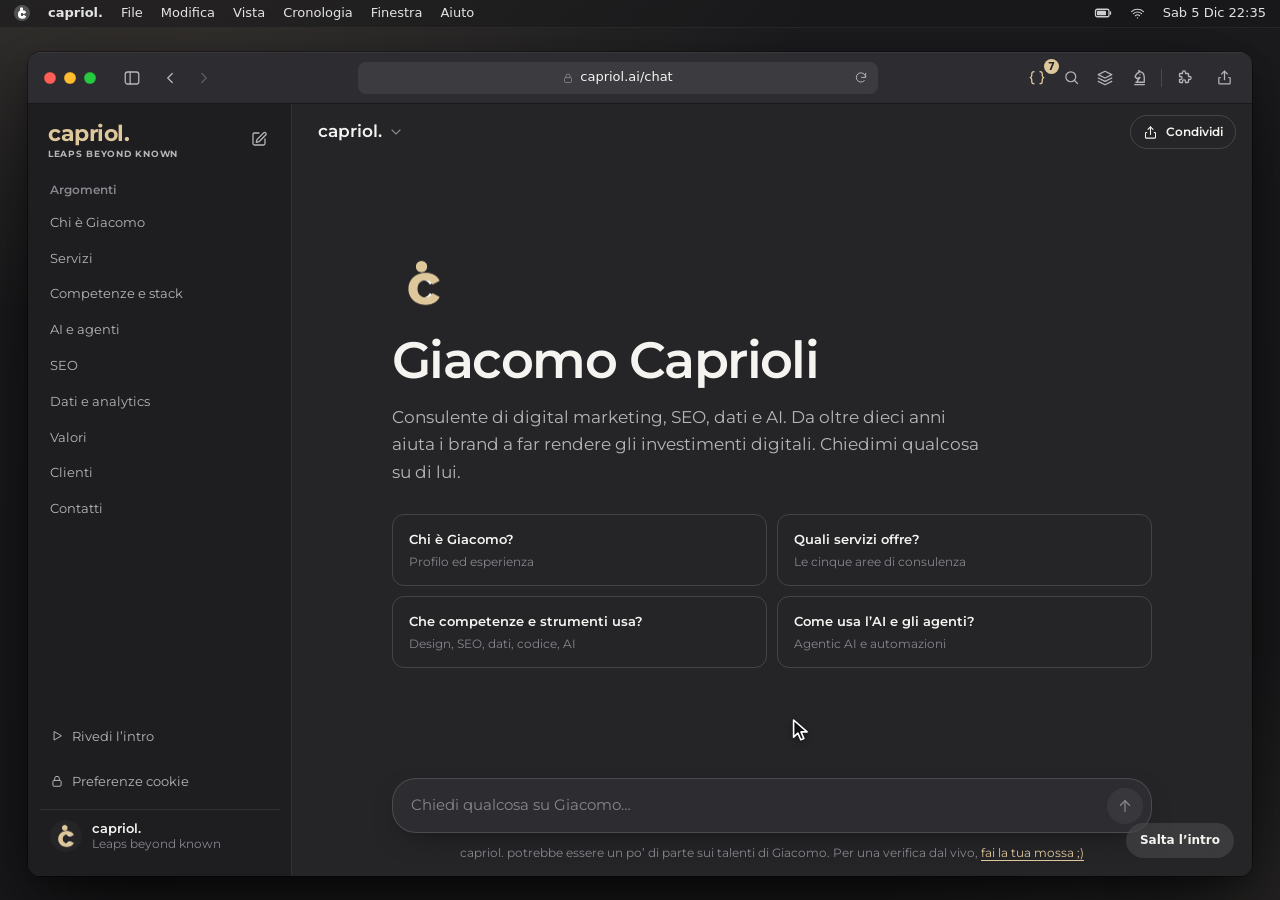
==== commit 3d3f02ae: "Add files via upload" ====
--- a/index.html
+++ b/index.html
@@ -3,11 +3,33 @@
 <head>
   <meta charset="utf-8">
   <meta name="viewport" content="width=device-width, initial-scale=1, viewport-fit=cover">
+
+  <!-- Google Tag Manager + Consent Mode v2
+       I consensi partono "denied"; la scelta del visitatore viene salvata
+       in localStorage e applicata qui alle visite successive. -->
+  <script>
+    window.dataLayer = window.dataLayer || [];
+    function gtag(){dataLayer.push(arguments);}
+    (function () {
+      var choice = null;
+      try { choice = localStorage.getItem('capriol:consent'); } catch (e) {}
+      gtag('consent', 'default', {
+        ad_storage: 'denied',
+        ad_user_data: 'denied',
+        ad_personalization: 'denied',
+        analytics_storage: choice === 'granted' ? 'granted' : 'denied'
+      });
+    })();
+    gtag('js', new Date());
+    dataLayer.push({ 'gtm.start': new Date().getTime(), event: 'gtm.js' });
+  </script>
+  <script async src="https://www.googletagmanager.com/gtm.js?id=GTM-T5VM84TV"></script>
+  <!-- End Google Tag Manager -->
   <title>Giacomo Caprioli | Consulente Digital Marketing, SEO, Data e AI</title>
   <meta name="description" content="Consulente di digital marketing con oltre 10 anni di esperienza: strategia, SEO, digital analytics, dati e AI agentica per far rendere gli investimenti.">
   <meta name="author" content="Giacomo Caprioli">
   <meta name="robots" content="index, follow, max-image-preview:large">
-  <link rel="canonical" href="https://capriol.github.io/">
+  <link rel="canonical" href="https://capriol.github.io/capriol/">
 
   <meta name="theme-color" content="#252528">
   <meta name="color-scheme" content="dark">
@@ -18,8 +40,8 @@
   <meta property="og:site_name" content="capriol.">
   <meta property="og:title" content="Giacomo Caprioli | Digital marketing, SEO, data e AI">
   <meta property="og:description" content="Un browser, un LLM e un dataLayer: il portfolio interattivo di Giacomo Caprioli, consulente di digital marketing.">
-  <meta property="og:url" content="https://capriol.github.io/">
-  <meta property="og:image" content="https://capriol.github.io/assets/img/og-image.png">
+  <meta property="og:url" content="https://capriol.github.io/capriol/">
+  <meta property="og:image" content="https://capriol.github.io/capriol/assets/img/og-image.png">
   <meta property="og:image:width" content="1200">
   <meta property="og:image:height" content="630">
   <meta property="og:image:alt" content="Finestra di browser con la chat di capriol. e il nome di Giacomo Caprioli">
@@ -55,23 +77,23 @@
     "@graph": [
       {
         "@type": "ProfilePage",
-        "@id": "https://capriol.github.io/#page",
-        "url": "https://capriol.github.io/",
+        "@id": "https://capriol.github.io/capriol/#page",
+        "url": "https://capriol.github.io/capriol/",
         "name": "Giacomo Caprioli | Consulente Digital Marketing, SEO, Data e AI",
         "inLanguage": "it-IT",
-        "mainEntity": { "@id": "https://capriol.github.io/#person" }
+        "mainEntity": { "@id": "https://capriol.github.io/capriol/#person" }
       },
       {
         "@type": "Person",
-        "@id": "https://capriol.github.io/#person",
+        "@id": "https://capriol.github.io/capriol/#person",
         "name": "Giacomo Caprioli",
         "jobTitle": "Consulente di Digital Marketing",
         "description": "Consulente di digital marketing con oltre dieci anni di esperienza. Aiuta i brand a incrementare le performance delle loro piattaforme e a capitalizzare sugli investimenti digitali.",
-        "image": "https://capriol.github.io/assets/img/brand/giacomo-caprioli.jpg",
+        "image": "https://capriol.github.io/capriol/assets/img/brand/giacomo-caprioli.jpg",
         "email": "mailto:giacomo.caprioli@gmail.com",
-        "telephone": "+39 347 0000000",
+        "telephone": "+39 347 0348852",
         "sameAs": ["https://www.linkedin.com/in/giacomo-caprioli/"],
-        "url": "https://capriol.github.io/",
+        "url": "https://capriol.github.io/capriol/",
         "brand": { "@type": "Brand", "name": "capriol.", "slogan": "Leaps beyond known" },
         "knowsAbout": ["Digital marketing", "Search engine optimization", "Digital analytics", "Google Analytics 4", "Google Tag Manager", "BigQuery", "SQL", "Online advertising", "Graphic design", "UX design", "Artificial intelligence", "Agentic AI"],
         "makesOffer": [
@@ -89,6 +111,8 @@
   <script type="module" src="assets/js/main.js"></script>
 </head>
 <body>
+  <!-- Google Tag Manager (noscript) -->
+  <noscript><iframe src="https://www.googletagmanager.com/ns.html?id=GTM-T5VM84TV" height="0" width="0" style="display:none;visibility:hidden" title="Google Tag Manager"></iframe></noscript>
   <a class="skip-link" href="#composer-input">Vai alla chat</a>
 
   <div class="desktop">
@@ -164,10 +188,11 @@
 
             <div class="sidebar__foot">
               <button class="sidebar__replay" id="btn-replay" type="button"><svg class="icon " width="14" height="14" viewBox="0 0 24 24" fill="none" stroke="currentColor" stroke-width="1.7" stroke-linecap="round" stroke-linejoin="round" aria-hidden="true" focusable="false"><path d="M7 5v14l12-7z"/></svg><span>Rivedi l’intro</span></button>
+              <button class="sidebar__replay" id="btn-consent" type="button"><svg class="icon " width="14" height="14" viewBox="0 0 24 24" fill="none" stroke="currentColor" stroke-width="1.7" stroke-linecap="round" stroke-linejoin="round" aria-hidden="true" focusable="false"><rect x="5" y="11" width="14" height="10" rx="2"/><path d="M8 11V8a4 4 0 0 1 8 0v3"/></svg><span>Preferenze cookie</span></button>
               <div class="model-card">
                 <img src="assets/img/brand/monogram.png" alt="" width="32" height="32">
                 <div>
-                  <p class="model-card__name" data-model-name>capriol. 10+</p>
+                  <p class="model-card__name" data-model-name>capriol.</p>
                   <p class="model-card__tag">Leaps beyond known</p>
                 </div>
               </div>
@@ -178,11 +203,11 @@
           <section class="chat" aria-label="Chat con capriol.">
             <header class="chat__top">
               <details class="model" id="model-menu">
-                <summary><span data-model-name>capriol. 10+</span><svg class="icon " width="16" height="16" viewBox="0 0 24 24" fill="none" stroke="currentColor" stroke-width="1.7" stroke-linecap="round" stroke-linejoin="round" aria-hidden="true" focusable="false"><path d="m6 9 6 6 6-6"/></svg></summary>
+                <summary><span data-model-name>capriol.</span><svg class="icon " width="16" height="16" viewBox="0 0 24 24" fill="none" stroke="currentColor" stroke-width="1.7" stroke-linecap="round" stroke-linejoin="round" aria-hidden="true" focusable="false"><path d="m6 9 6 6 6-6"/></svg></summary>
                 <div class="model__menu">
                   <p class="model__row">
                     <img src="assets/img/brand/monogram.png" alt="" width="28" height="28">
-                    <span data-model-name>capriol. 10+</span><svg class="icon " width="18" height="18" viewBox="0 0 24 24" fill="none" stroke="currentColor" stroke-width="1.7" stroke-linecap="round" stroke-linejoin="round" aria-hidden="true" focusable="false"><path d="m5 12.5 4.5 4.5L19 7.5"/></svg>
+                    <span data-model-name>capriol.</span><svg class="icon " width="18" height="18" viewBox="0 0 24 24" fill="none" stroke="currentColor" stroke-width="1.7" stroke-linecap="round" stroke-linejoin="round" aria-hidden="true" focusable="false"><path d="m5 12.5 4.5 4.5L19 7.5"/></svg>
                   </p>
                   <p class="model__desc">Addestrato su oltre dieci anni di digital marketing, SEO, dati e AI. Risponde solo su Giacomo, e lo fa volentieri.</p>
                   <dl class="model__specs">
@@ -257,7 +282,7 @@
         <h2>Valori</h2>
         <p>Relazione, trasparenza, proattività, approcci su misura.</p>
         <h2>Contatti</h2>
-        <p><a href="mailto:giacomo.caprioli@gmail.com">giacomo.caprioli@gmail.com</a> · <a href="tel:+393470000000">+39 347 0000000</a> · <a href="https://www.linkedin.com/in/giacomo-caprioli/">LinkedIn</a></p>
+        <p><a href="mailto:giacomo.caprioli@gmail.com">giacomo.caprioli@gmail.com</a> · <a href="tel:+393470348852">(+39) 347 0348852</a> · <a href="https://www.linkedin.com/in/giacomo-caprioli/">LinkedIn</a></p>
         <p>Questa pagina è un’esperienza interattiva: attiva JavaScript per usare la chat e le estensioni.</p>
       </div>
     </div>
--- a/assets/css/blocks.css
+++ b/assets/css/blocks.css
@@ -120,7 +120,8 @@
 .clients__caption { font-size: var(--fs-xs); font-weight: 600; color: var(--text-3); }
 .clients__list { display: flex; flex-wrap: wrap; align-items: center; gap: 14px 26px; }
 .clients__list img { height: 26px; width: auto; opacity: 0.75; filter: grayscale(1); transition: opacity 0.2s; }
-.clients__list img:hover { opacity: 1; }
+.clients__list a { display: block; border-radius: 4px; }
+.clients__list img:hover, .clients__list a:focus-visible img { opacity: 1; }
 .clients--lg .clients__list {
   display: grid;
   grid-template-columns: repeat(auto-fill, minmax(130px, 1fr));
@@ -131,7 +132,8 @@
   overflow: hidden;
 }
 .clients--lg .clients__list li { display: grid; place-items: center; height: 92px; padding: 18px; background: var(--ink-3); }
-.clients--lg .clients__list img { height: auto; max-height: 40px; max-width: 100%; }
+.clients--lg .clients__list img { height: auto; max-height: 44px; max-width: 100%; }
+.clients--lg .clients__list a { display: grid; place-items: center; width: 100%; height: 100%; }
 
 /* Liste nelle risposte */
 .answer-list { display: grid; gap: 8px; max-width: 64ch; }
--- a/assets/css/extensions.css
+++ b/assets/css/extensions.css
@@ -103,7 +103,7 @@
 .dl-row > details { border: 1px solid var(--line); border-radius: var(--r-sm); background: var(--ink-2); }
 .dl-row > details > summary {
   display: grid;
-  grid-template-columns: 22px minmax(0, 1fr) auto;
+  grid-template-columns: 22px minmax(0, 1fr) auto auto;
   align-items: center;
   gap: 8px;
   padding: 8px 10px;
@@ -116,6 +116,45 @@
 .dl-row__event { font-size: 12px; font-weight: 600; color: var(--gold); overflow: hidden; text-overflow: ellipsis; white-space: nowrap; }
 .dl-row__time { font-family: var(--font-mono); font-size: 11px; color: var(--text-3); font-variant-numeric: tabular-nums; }
 .dl-row__body { padding: 4px 10px 10px; border-top: 1px solid var(--line); overflow-x: auto; }
+.dl-badge {
+  padding: 1px 6px;
+  border-radius: 5px;
+  font-size: 10px;
+  font-weight: 700;
+  line-height: 1.5;
+}
+.dl-badge--ga4 { background: var(--gold); color: var(--on-gold); }
+.dl-badge--custom { border: 1px solid var(--line-strong); color: var(--text-2); }
+.dl-badge--system { background: var(--ink-4); color: var(--text-3); }
+
+.dl-ga4 {
+  margin: 8px 0 4px;
+  padding: 7px 10px;
+  border-radius: 6px;
+  background: var(--gold-soft);
+  font-size: var(--fs-xs);
+  color: var(--text-2);
+  line-height: 1.5;
+}
+.dl-ga4 a { font-weight: 600; }
+
+/* Controllo segmentato stile macOS */
+.segmented {
+  display: inline-flex;
+  padding: 2px;
+  border-radius: 8px;
+  background: var(--ink-2);
+  border: 1px solid var(--line);
+}
+.segmented button {
+  padding: 3px 9px;
+  border-radius: 6px;
+  font-size: 11px;
+  font-weight: 600;
+  color: var(--text-2);
+}
+.segmented button[aria-pressed='true'] { background: var(--ink-4); color: var(--text); box-shadow: 0 1px 2px rgba(0, 0, 0, 0.4); }
+
 .dl-row.is-fresh > details { animation: fresh 1.6s var(--ease); }
 @keyframes fresh {
   0% { border-color: var(--gold); background: rgba(222, 199, 155, 0.16); }
@@ -251,3 +290,47 @@
   .ext-popover::before { display: none; }
   .vitals { grid-template-columns: repeat(2, minmax(0, 1fr)); }
 }
+
+/* ==========================================================================
+   Richiesta di consenso, stile permesso di Safari
+   ========================================================================== */
+
+.consent {
+  position: absolute;
+  top: calc(var(--toolbar-h) + 8px);
+  left: 12px;
+  z-index: 60;
+  display: grid;
+  gap: 10px;
+  width: min(380px, calc(100% - 24px));
+  padding: 14px;
+  border: 1px solid var(--line-strong);
+  border-radius: var(--r-md);
+  background: rgba(45, 45, 49, 0.97);
+  backdrop-filter: blur(24px) saturate(140%);
+  -webkit-backdrop-filter: blur(24px) saturate(140%);
+  box-shadow: var(--shadow-pop);
+  opacity: 0;
+  transform: translateY(-6px);
+  transform-origin: 24px 0;
+  transition: opacity 0.2s, transform 0.25s var(--ease);
+}
+.consent[hidden] { display: none; }
+.consent.is-open { opacity: 1; transform: none; }
+.consent__head { display: flex; align-items: center; gap: 10px; }
+.consent__icon {
+  display: grid; place-items: center;
+  flex: none;
+  width: 28px; height: 28px;
+  border-radius: 7px;
+  background: var(--gold);
+  color: var(--on-gold);
+}
+.consent__title { font-size: var(--fs-sm); font-weight: 700; line-height: 1.35; }
+.consent__text { font-size: var(--fs-xs); color: var(--text-2); line-height: 1.55; }
+.consent__actions { display: flex; justify-content: flex-end; gap: 8px; }
+
+@media (max-width: 720px) {
+  .consent { position: fixed; top: auto; left: 12px; right: 12px; width: auto; bottom: max(12px, env(safe-area-inset-bottom)); }
+  .ext-tools { flex-wrap: wrap; }
+}
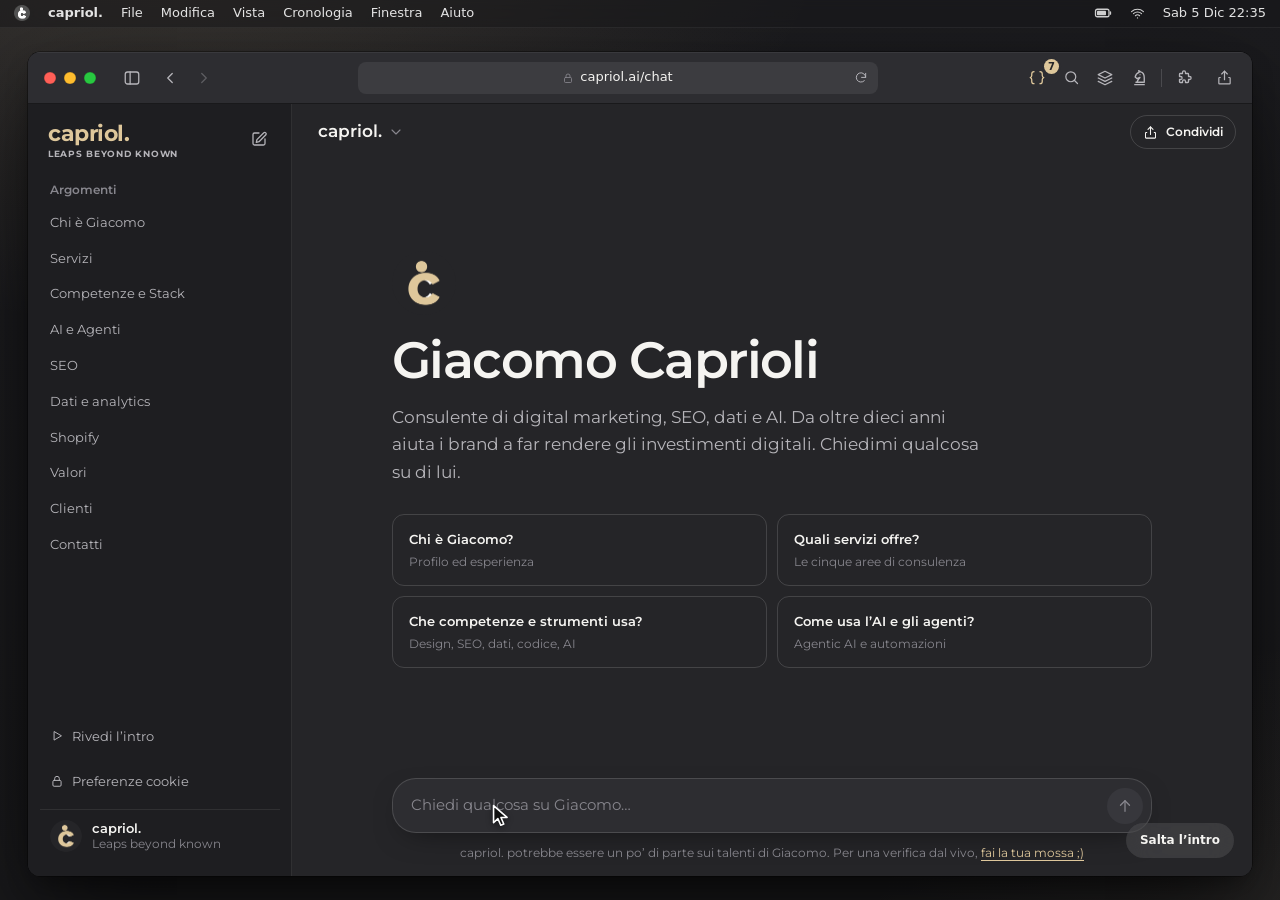
==== commit 9299484c: "Add files via upload" ====
--- a/index.html
+++ b/index.html
@@ -95,7 +95,7 @@
         "sameAs": ["https://www.linkedin.com/in/giacomo-caprioli/"],
         "url": "https://capriol.github.io/capriol/",
         "brand": { "@type": "Brand", "name": "capriol.", "slogan": "Leaps beyond known" },
-        "knowsAbout": ["Digital marketing", "Search engine optimization", "Digital analytics", "Google Analytics 4", "Google Tag Manager", "BigQuery", "SQL", "Online advertising", "Graphic design", "UX design", "Artificial intelligence", "Agentic AI"],
+        "knowsAbout": ["Digital marketing", "Search engine optimization", "Digital analytics", "Google Analytics 4", "Google Tag Manager", "BigQuery", "SQL", "Looker Studio", "Funnel.io", "Python", "JavaScript", "Shopify", "Liquid", "Online advertising", "Graphic design", "UX design", "Artificial intelligence", "Agentic AI", "n8n", "OpenAI", "Anthropic", "OpenRouter", "Proxmox", "Hetzner", "Notion"],
         "makesOffer": [
           { "@type": "Offer", "itemOffered": { "@type": "Service", "name": "Consulting", "category": "Advisory" } },
           { "@type": "Offer", "itemOffered": { "@type": "Service", "name": "Comunicazione", "category": "Communications & Content" } },
@@ -116,14 +116,17 @@
   <a class="skip-link" href="#composer-input">Vai alla chat</a>
 
   <div class="desktop">
-    <!-- Barra dei menu macOS: puramente decorativa -->
-    <header class="menubar" aria-hidden="true">
+    <!-- Barra dei menu macOS: decorativa, tranne "Aiuto" -->
+    <header class="menubar">
       <div class="menubar__group">
         <img class="menubar__logo" src="assets/img/brand/monogram.png" alt="" width="16" height="16">
-        <span class="menubar__app">capriol.</span>
-        <span>File</span><span>Modifica</span><span>Vista</span><span>Cronologia</span><span>Finestra</span><span>Aiuto</span>
-      </div>
-      <div class="menubar__group">
+        <span class="menubar__app" aria-hidden="true">capriol.</span>
+        <span aria-hidden="true">File</span><span aria-hidden="true">Modifica</span><span aria-hidden="true">Vista</span><span aria-hidden="true">Cronologia</span><span aria-hidden="true">Finestra</span>
+        <div class="menubar__menu-wrap">
+          <button class="menubar__menu" id="menu-help" type="button" aria-haspopup="menu" aria-expanded="false">Aiuto</button>
+        </div>
+      </div>
+      <div class="menubar__group" aria-hidden="true">
         <span class="menubar__icon"><svg class="icon " width="18" height="18" viewBox="0 0 24 24" fill="none" stroke="currentColor" stroke-width="1.7" stroke-linecap="round" stroke-linejoin="round" aria-hidden="true" focusable="false"><rect x="2" y="7" width="18" height="10" rx="2.5"/><rect x="4" y="9" width="12" height="6" rx="1" fill="currentColor" stroke="none"/><path d="M22 10.5v3"/></svg></span>
         <span class="menubar__icon"><svg class="icon " width="15" height="15" viewBox="0 0 24 24" fill="none" stroke="currentColor" stroke-width="1.7" stroke-linecap="round" stroke-linejoin="round" aria-hidden="true" focusable="false"><path d="M2.5 9a14 14 0 0 1 19 0"/><path d="M5.5 12.3a9.5 9.5 0 0 1 13 0"/><path d="M8.6 15.6a5 5 0 0 1 6.8 0"/><circle cx="12" cy="19" r="1" fill="currentColor" stroke="none"/></svg></span>
         <span class="menubar__clock" id="menubar-clock"></span>
@@ -180,8 +183,9 @@
               <ul class="history" id="history-list">
                 <li><span class="history__item">Chi è Giacomo</span></li>
                 <li><span class="history__item">Servizi</span></li>
-                <li><span class="history__item">Competenze e stack</span></li>
-                <li><span class="history__item">AI e agenti</span></li>
+                <li><span class="history__item">Competenze e Stack</span></li>
+                <li><span class="history__item">AI e Agenti</span></li>
+                <li><span class="history__item">Shopify</span></li>
                 <li><span class="history__item">Contatti</span></li>
               </ul>
             </nav>
@@ -189,6 +193,11 @@
             <div class="sidebar__foot">
               <button class="sidebar__replay" id="btn-replay" type="button"><svg class="icon " width="14" height="14" viewBox="0 0 24 24" fill="none" stroke="currentColor" stroke-width="1.7" stroke-linecap="round" stroke-linejoin="round" aria-hidden="true" focusable="false"><path d="M7 5v14l12-7z"/></svg><span>Rivedi l’intro</span></button>
               <button class="sidebar__replay" id="btn-consent" type="button"><svg class="icon " width="14" height="14" viewBox="0 0 24 24" fill="none" stroke="currentColor" stroke-width="1.7" stroke-linecap="round" stroke-linejoin="round" aria-hidden="true" focusable="false"><rect x="5" y="11" width="14" height="10" rx="2"/><path d="M8 11V8a4 4 0 0 1 8 0v3"/></svg><span>Preferenze cookie</span></button>
+              <!-- Su mobile la barra dei menu non c'è: i file del menu Aiuto si aprono da qui -->
+              <div class="sidebar__docs">
+                <button class="sidebar__replay" type="button" data-open-doc="robots.txt"><svg class="icon " width="14" height="14" viewBox="0 0 24 24" fill="none" stroke="currentColor" stroke-width="1.7" stroke-linecap="round" stroke-linejoin="round" aria-hidden="true" focusable="false"><path d="M8 3.5c-2 0-3 1-3 3v2.2c0 1.2-.8 2.3-2 2.8 1.2.5 2 1.6 2 2.8v2.2c0 2 1 3 3 3"/><path d="M16 3.5c2 0 3 1 3 3v2.2c0 1.2.8 2.3 2 2.8-1.2.5-2 1.6-2 2.8v2.2c0 2-1 3-3 3"/></svg><span>robots.txt</span></button>
+                <button class="sidebar__replay" type="button" data-open-doc="llms.txt"><svg class="icon " width="14" height="14" viewBox="0 0 24 24" fill="none" stroke="currentColor" stroke-width="1.7" stroke-linecap="round" stroke-linejoin="round" aria-hidden="true" focusable="false"><path d="M8 3.5c-2 0-3 1-3 3v2.2c0 1.2-.8 2.3-2 2.8 1.2.5 2 1.6 2 2.8v2.2c0 2 1 3 3 3"/><path d="M16 3.5c2 0 3 1 3 3v2.2c0 1.2.8 2.3 2 2.8-1.2.5-2 1.6-2 2.8v2.2c0 2-1 3-3 3"/></svg><span>llms.txt</span></button>
+              </div>
               <div class="model-card">
                 <img src="assets/img/brand/monogram.png" alt="" width="32" height="32">
                 <div>
@@ -207,14 +216,21 @@
                 <div class="model__menu">
                   <p class="model__row">
                     <img src="assets/img/brand/monogram.png" alt="" width="28" height="28">
-                    <span data-model-name>capriol.</span><svg class="icon " width="18" height="18" viewBox="0 0 24 24" fill="none" stroke="currentColor" stroke-width="1.7" stroke-linecap="round" stroke-linejoin="round" aria-hidden="true" focusable="false"><path d="m5 12.5 4.5 4.5L19 7.5"/></svg>
+                    <span data-model-name>capriol.</span>
+                    <span class="model__version" data-model-version>11.26</span><svg class="icon " width="18" height="18" viewBox="0 0 24 24" fill="none" stroke="currentColor" stroke-width="1.7" stroke-linecap="round" stroke-linejoin="round" aria-hidden="true" focusable="false"><path d="m5 12.5 4.5 4.5L19 7.5"/></svg>
                   </p>
                   <p class="model__desc">Addestrato su oltre dieci anni di digital marketing, SEO, dati e AI. Risponde solo su Giacomo, e lo fa volentieri.</p>
                   <dl class="model__specs">
+                    <div><dt>Versione</dt><dd><span data-model-version>11.26</span>, rilasciata a <span data-model-release>novembre 2026</span></dd></div>
                     <div><dt>Contesto</dt><dd>Tutto il portfolio</dd></div>
                     <div><dt>Fonte</dt><dd>Giacomo in persona</dd></div>
                     <div><dt>Disponibilità</dt><dd>Aperto a nuovi progetti</dd></div>
                   </dl>
+                  <details class="model__notes" id="model-notes">
+                    <summary>Novità della <span data-model-version>11.26</span></summary>
+                    <p class="model__notes-intro">Ogni versione del modello è una revisione del portfolio: mese e anno.</p>
+                    <ul id="model-notes-list"></ul>
+                  </details>
                 </div>
               </details>
               <button class="btn btn--ghost btn--sm" id="btn-share" type="button"><svg class="icon " width="15" height="15" viewBox="0 0 24 24" fill="none" stroke="currentColor" stroke-width="1.7" stroke-linecap="round" stroke-linejoin="round" aria-hidden="true" focusable="false"><path d="M12 3v12"/><path d="m8 7 4-4 4 4"/><path d="M6 12H5a1 1 0 0 0-1 1v7a1 1 0 0 0 1 1h14a1 1 0 0 0 1-1v-7a1 1 0 0 0-1-1h-1"/></svg><span>Condividi</span></button>
--- a/assets/css/desktop.css
+++ b/assets/css/desktop.css
@@ -48,3 +48,50 @@
 .menubar__app { font-weight: 700; }
 .menubar__icon { display: inline-flex; opacity: 0.9; }
 .menubar__clock { font-variant-numeric: tabular-nums; text-transform: capitalize; }
+
+/* ---------- Menu "Aiuto" (unica voce interattiva) ---------- */
+
+.menubar__menu-wrap { position: relative; }
+.menubar__menu {
+  padding: 1px 8px;
+  margin: 0 -8px;
+  border-radius: 5px;
+  font: inherit;
+  color: inherit;
+}
+.menubar__menu:hover,
+.menubar__menu.is-active { background: rgba(255, 255, 255, 0.16); }
+
+.mac-menu {
+  position: absolute;
+  top: calc(100% + 4px);
+  left: -8px;
+  z-index: 70;
+  display: grid;
+  width: 330px;
+  padding: 5px;
+  border: 0.5px solid rgba(255, 255, 255, 0.14);
+  border-radius: 9px;
+  background: rgba(40, 40, 44, 0.86);
+  backdrop-filter: blur(30px) saturate(160%);
+  -webkit-backdrop-filter: blur(30px) saturate(160%);
+  box-shadow: 0 14px 40px -8px rgba(0, 0, 0, 0.6), 0 0 0 0.5px rgba(0, 0, 0, 0.6);
+}
+.mac-menu[hidden] { display: none; }
+.mac-menu__label { padding: 4px 9px 2px; font-size: 11px; font-weight: 600; color: rgba(255, 255, 255, 0.45); }
+.mac-menu__item {
+  display: grid;
+  gap: 0;
+  width: 100%;
+  padding: 4px 9px 5px;
+  border-radius: 5px;
+  font: 13px/1.35 var(--font-ui);
+  color: var(--text);
+  text-align: left;
+}
+.mac-menu__hint { font-size: 11.5px; color: rgba(255, 255, 255, 0.5); }
+.mac-menu__item:hover,
+.mac-menu__item:focus-visible { background: var(--gold); color: var(--on-gold); outline: none; }
+.mac-menu__item:hover .mac-menu__hint,
+.mac-menu__item:focus-visible .mac-menu__hint { color: rgba(37, 37, 40, 0.75); }
+.mac-menu__sep { margin: 5px 9px; border: 0; border-top: 1px solid rgba(255, 255, 255, 0.1); }
--- a/assets/css/browser.css
+++ b/assets/css/browser.css
@@ -226,3 +226,58 @@
   .address { padding-right: 10px; }
   .ext-btn { width: 29px; }
 }
+
+/* ---------- Vista file di testo (robots.txt, llms.txt, sitemap.xml) ---------- */
+
+.doc-view {
+  position: absolute;
+  inset: 0;
+  z-index: 45;
+  display: grid;
+  grid-template-rows: auto minmax(0, 1fr);
+  background: var(--ink);
+}
+.doc-view[hidden] { display: none; }
+.doc-view.is-open { animation: doc-in 0.25s var(--ease); }
+@keyframes doc-in { from { opacity: 0; } }
+
+.doc-view__bar {
+  display: flex;
+  align-items: center;
+  flex-wrap: wrap;
+  gap: 12px 14px;
+  padding: 12px 18px;
+  border-bottom: 1px solid var(--line);
+  background: var(--ink-2);
+}
+.doc-view__icon {
+  display: grid; place-items: center;
+  flex: none;
+  width: 32px; height: 32px;
+  border-radius: 8px;
+  background: var(--gold);
+  color: var(--on-gold);
+}
+.doc-view__meta { flex: 1 1 220px; min-width: 0; }
+.doc-view__title { font-family: var(--font-mono); font-size: var(--fs-base); font-weight: 600; }
+.doc-view__title:focus { outline: none; }
+.doc-view__desc { font-size: var(--fs-xs); color: var(--text-2); }
+.doc-view__actions { display: flex; flex-wrap: wrap; gap: 8px; }
+
+.doc-view__text {
+  margin: 0;
+  padding: 24px 28px 40px;
+  overflow: auto;
+  font-family: var(--font-mono);
+  font-size: 12.5px;
+  line-height: 1.6;
+  color: #e3e1db;
+  white-space: pre-wrap;
+  overflow-wrap: anywhere;
+  tab-size: 2;
+}
+
+@media (max-width: 720px) {
+  .doc-view__bar { padding: 10px 14px; }
+  .doc-view__text { padding: 16px 14px 32px; font-size: 11px; }
+}
--- a/assets/css/chat.css
+++ b/assets/css/chat.css
@@ -364,3 +364,29 @@
   .disclaimer { padding-bottom: max(12px, env(safe-area-inset-bottom)); }
   .chat__top .btn span { display: none; }
 }
+
+/* ---------- Easter egg: versione del modello ---------- */
+
+.model__version {
+  padding: 1px 7px;
+  border: 1px solid var(--gold-line);
+  border-radius: var(--r-pill);
+  font-family: var(--font-mono);
+  font-size: 11px;
+  font-weight: 600;
+  color: var(--gold);
+}
+.model__notes { padding-top: 10px; border-top: 1px solid var(--line); font-size: var(--fs-xs); }
+.model__notes > summary { cursor: pointer; font-weight: 600; color: var(--text-2); }
+.model__notes > summary:hover { color: var(--text); }
+.model__notes[open] > summary { color: var(--gold); margin-bottom: 6px; }
+.model__notes-intro { color: var(--text-3); margin-bottom: 6px; }
+.model__notes ul { display: grid; gap: 4px; }
+.model__notes li { position: relative; padding-left: 14px; color: var(--text-2); line-height: 1.5; }
+.model__notes li::before { content: ''; position: absolute; left: 2px; top: 0.6em; width: 5px; height: 5px; border-radius: 50%; background: var(--gold); }
+
+/* I file del menu Aiuto compaiono in sidebar solo dove la barra dei menu non c'è */
+.sidebar__docs { display: none; }
+@media (max-width: 720px) {
+  .sidebar__docs { display: grid; gap: 2px; }
+}
--- a/assets/css/blocks.css
+++ b/assets/css/blocks.css
@@ -125,13 +125,34 @@
 .clients--lg .clients__list {
   display: grid;
   grid-template-columns: repeat(auto-fill, minmax(130px, 1fr));
-  gap: 1px;
+  gap: 0;
   border: 1px solid var(--line);
   border-radius: var(--r-lg);
-  background: var(--line);
+  background: var(--ink-3);
   overflow: hidden;
 }
-.clients--lg .clients__list li { display: grid; place-items: center; height: 92px; padding: 18px; background: var(--ink-3); }
+.clients--lg .clients__list li {
+  display: grid;
+  place-items: center;
+  height: 92px;
+  padding: 18px;
+  box-shadow: 1px 1px 0 var(--line); /* linee della griglia, anche con celle vuote */
+}
+.clients__more { font-size: var(--fs-sm); font-style: italic; color: var(--text-3); }
+.clients--lg .clients__list .clients__more {
+  grid-column: 1 / -1;
+  height: auto;
+  align-content: center;
+  justify-items: center;
+  text-align: center;
+  gap: 2px;
+  background:
+    repeating-linear-gradient(135deg, transparent 0 10px, rgba(222, 199, 155, 0.035) 10px 11px),
+    var(--ink-3);
+  font-style: normal;
+}
+.clients__more-title { font-weight: 700; color: var(--gold); }
+.clients__more-text { font-size: var(--fs-xs); color: var(--text-3); }
 .clients--lg .clients__list img { height: auto; max-height: 44px; max-width: 100%; }
 .clients--lg .clients__list a { display: grid; place-items: center; width: 100%; height: 100%; }
 
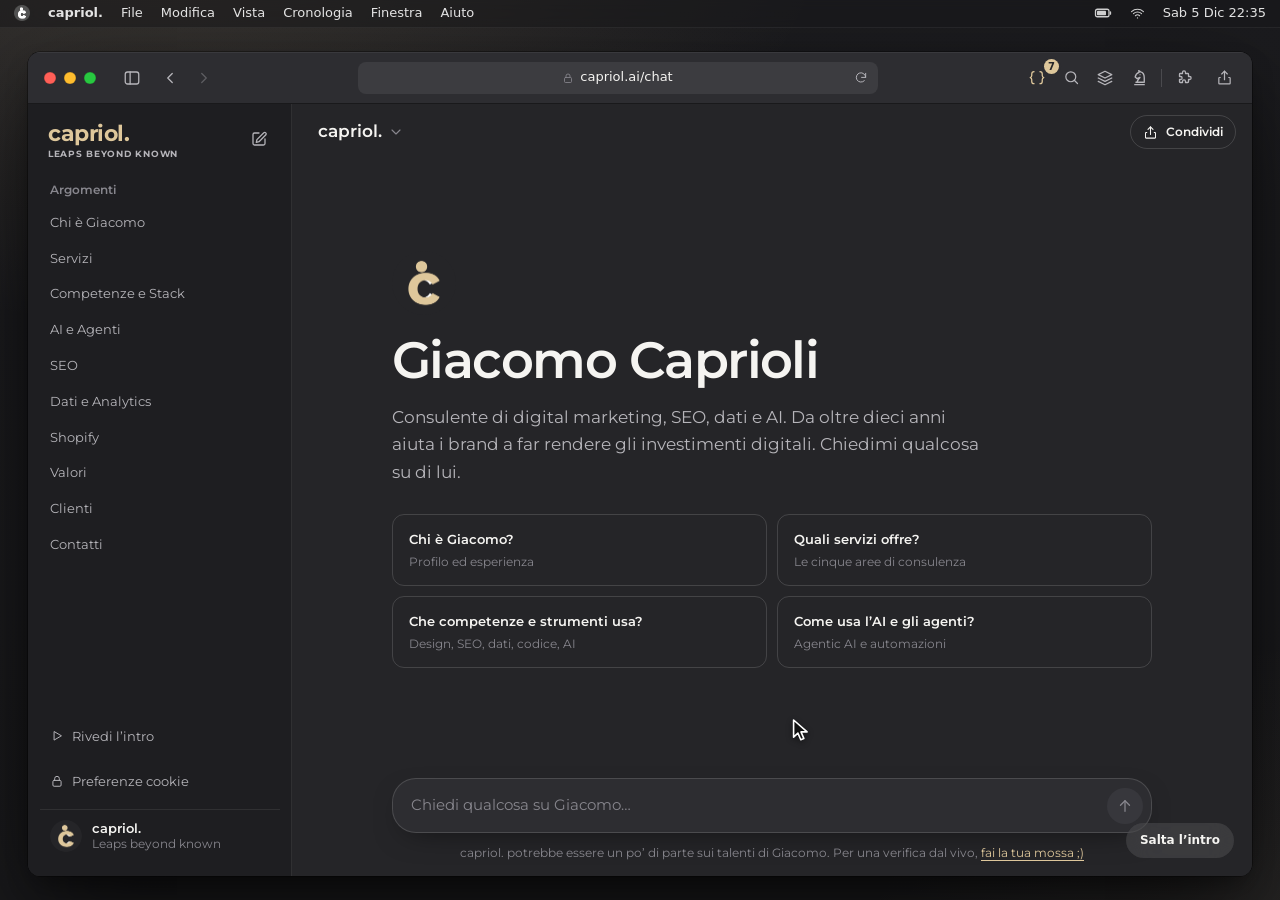
==== commit f7d397ad: "Add files via upload" ====
--- a/index.html
+++ b/index.html
@@ -55,6 +55,26 @@
   <link rel="apple-touch-icon" href="assets/favicon/apple-touch-icon.png">
   <link rel="manifest" href="site.webmanifest">
 
+  <!-- Web app installabile: Android (manifest) e iOS (meta Apple + splash screen) -->
+  <meta name="application-name" content="capriol.">
+  <meta name="mobile-web-app-capable" content="yes">
+  <meta name="apple-mobile-web-app-capable" content="yes">
+  <meta name="apple-mobile-web-app-title" content="capriol.">
+  <meta name="apple-mobile-web-app-status-bar-style" content="black-translucent">
+  <meta name="format-detection" content="telephone=no">
+  <link rel="apple-touch-startup-image" href="assets/img/pwa/splash/splash-1320x2868.png" media="(device-width: 440px) and (device-height: 956px) and (-webkit-device-pixel-ratio: 3) and (orientation: portrait)">
+  <link rel="apple-touch-startup-image" href="assets/img/pwa/splash/splash-1206x2622.png" media="(device-width: 402px) and (device-height: 874px) and (-webkit-device-pixel-ratio: 3) and (orientation: portrait)">
+  <link rel="apple-touch-startup-image" href="assets/img/pwa/splash/splash-1290x2796.png" media="(device-width: 430px) and (device-height: 932px) and (-webkit-device-pixel-ratio: 3) and (orientation: portrait)">
+  <link rel="apple-touch-startup-image" href="assets/img/pwa/splash/splash-1179x2556.png" media="(device-width: 393px) and (device-height: 852px) and (-webkit-device-pixel-ratio: 3) and (orientation: portrait)">
+  <link rel="apple-touch-startup-image" href="assets/img/pwa/splash/splash-1284x2778.png" media="(device-width: 428px) and (device-height: 926px) and (-webkit-device-pixel-ratio: 3) and (orientation: portrait)">
+  <link rel="apple-touch-startup-image" href="assets/img/pwa/splash/splash-1170x2532.png" media="(device-width: 390px) and (device-height: 844px) and (-webkit-device-pixel-ratio: 3) and (orientation: portrait)">
+  <link rel="apple-touch-startup-image" href="assets/img/pwa/splash/splash-1125x2436.png" media="(device-width: 375px) and (device-height: 812px) and (-webkit-device-pixel-ratio: 3) and (orientation: portrait)">
+  <link rel="apple-touch-startup-image" href="assets/img/pwa/splash/splash-1242x2688.png" media="(device-width: 414px) and (device-height: 896px) and (-webkit-device-pixel-ratio: 3) and (orientation: portrait)">
+  <link rel="apple-touch-startup-image" href="assets/img/pwa/splash/splash-828x1792.png" media="(device-width: 414px) and (device-height: 896px) and (-webkit-device-pixel-ratio: 2) and (orientation: portrait)">
+  <link rel="apple-touch-startup-image" href="assets/img/pwa/splash/splash-750x1334.png" media="(device-width: 375px) and (device-height: 667px) and (-webkit-device-pixel-ratio: 2) and (orientation: portrait)">
+  <link rel="apple-touch-startup-image" href="assets/img/pwa/splash/splash-1640x2360.png" media="(device-width: 820px) and (device-height: 1180px) and (-webkit-device-pixel-ratio: 2) and (orientation: portrait)">
+  <link rel="apple-touch-startup-image" href="assets/img/pwa/splash/splash-2048x2732.png" media="(device-width: 1024px) and (device-height: 1366px) and (-webkit-device-pixel-ratio: 2) and (orientation: portrait)">
+
   <!-- Font self-hosted: nessuna chiamata a CDN di terze parti (GDPR) -->
   <link rel="preload" href="assets/fonts/montserrat-var-latin.woff2" as="font" type="font/woff2" crossorigin>
 
@@ -95,7 +115,7 @@
         "sameAs": ["https://www.linkedin.com/in/giacomo-caprioli/"],
         "url": "https://capriol.github.io/capriol/",
         "brand": { "@type": "Brand", "name": "capriol.", "slogan": "Leaps beyond known" },
-        "knowsAbout": ["Digital marketing", "Search engine optimization", "Digital analytics", "Google Analytics 4", "Google Tag Manager", "BigQuery", "SQL", "Looker Studio", "Funnel.io", "Python", "JavaScript", "Shopify", "Liquid", "Online advertising", "Graphic design", "UX design", "Artificial intelligence", "Agentic AI", "n8n", "OpenAI", "Anthropic", "OpenRouter", "Proxmox", "Hetzner", "Notion"],
+        "knowsAbout": ["Digital marketing", "Search engine optimization", "Digital analytics", "Google Analytics 4", "Google Tag Manager", "Server-side tracking", "Google Cloud Run", "Google App Engine", "Consent management platform", "Iubenda", "Cookiebot", "OneTrust", "BigQuery", "SQL", "Looker Studio", "Funnel.io", "Python", "JavaScript", "Shopify", "Liquid", "Online advertising", "Graphic design", "UX design", "Artificial intelligence", "Agentic AI", "n8n", "OpenAI", "Anthropic", "OpenRouter", "Proxmox", "Hetzner", "Notion"],
         "makesOffer": [
           { "@type": "Offer", "itemOffered": { "@type": "Service", "name": "Consulting", "category": "Advisory" } },
           { "@type": "Offer", "itemOffered": { "@type": "Service", "name": "Comunicazione", "category": "Communications & Content" } },
@@ -197,6 +217,7 @@
               <div class="sidebar__docs">
                 <button class="sidebar__replay" type="button" data-open-doc="robots.txt"><svg class="icon " width="14" height="14" viewBox="0 0 24 24" fill="none" stroke="currentColor" stroke-width="1.7" stroke-linecap="round" stroke-linejoin="round" aria-hidden="true" focusable="false"><path d="M8 3.5c-2 0-3 1-3 3v2.2c0 1.2-.8 2.3-2 2.8 1.2.5 2 1.6 2 2.8v2.2c0 2 1 3 3 3"/><path d="M16 3.5c2 0 3 1 3 3v2.2c0 1.2.8 2.3 2 2.8-1.2.5-2 1.6-2 2.8v2.2c0 2-1 3-3 3"/></svg><span>robots.txt</span></button>
                 <button class="sidebar__replay" type="button" data-open-doc="llms.txt"><svg class="icon " width="14" height="14" viewBox="0 0 24 24" fill="none" stroke="currentColor" stroke-width="1.7" stroke-linecap="round" stroke-linejoin="round" aria-hidden="true" focusable="false"><path d="M8 3.5c-2 0-3 1-3 3v2.2c0 1.2-.8 2.3-2 2.8 1.2.5 2 1.6 2 2.8v2.2c0 2 1 3 3 3"/><path d="M16 3.5c2 0 3 1 3 3v2.2c0 1.2.8 2.3 2 2.8-1.2.5-2 1.6-2 2.8v2.2c0 2-1 3-3 3"/></svg><span>llms.txt</span></button>
+                <button class="sidebar__replay" id="btn-install" type="button"><svg class="icon " width="14" height="14" viewBox="0 0 24 24" fill="none" stroke="currentColor" stroke-width="1.7" stroke-linecap="round" stroke-linejoin="round" aria-hidden="true" focusable="false"><path d="M12 3v12"/><path d="m8 7 4-4 4 4"/><path d="M6 12H5a1 1 0 0 0-1 1v7a1 1 0 0 0 1 1h14a1 1 0 0 0 1-1v-7a1 1 0 0 0-1-1h-1"/></svg><span>Installa l’app</span></button>
               </div>
               <div class="model-card">
                 <img src="assets/img/brand/monogram.png" alt="" width="32" height="32">
@@ -221,7 +242,7 @@
                   </p>
                   <p class="model__desc">Addestrato su oltre dieci anni di digital marketing, SEO, dati e AI. Risponde solo su Giacomo, e lo fa volentieri.</p>
                   <dl class="model__specs">
-                    <div><dt>Versione</dt><dd><span data-model-version>11.26</span>, rilasciata a <span data-model-release>novembre 2026</span></dd></div>
+                    <div><dt>Versione</dt><dd data-model-version>11.26</dd></div>
                     <div><dt>Contesto</dt><dd>Tutto il portfolio</dd></div>
                     <div><dt>Fonte</dt><dd>Giacomo in persona</dd></div>
                     <div><dt>Disponibilità</dt><dd>Aperto a nuovi progetti</dd></div>
--- a/assets/css/base.css
+++ b/assets/css/base.css
@@ -161,3 +161,14 @@
     scroll-behavior: auto !important;
   }
 }
+
+/* Chip con sotto-voci (es. Server Side Tracking → Cloud Run, App Engine) */
+.chip--group { gap: 8px; padding: 3px 4px 3px 11px; border-color: var(--gold-line); color: var(--text); }
+.chips--nested { display: inline-flex; flex-wrap: wrap; gap: 4px; }
+.chip--sub {
+  padding: 1px 8px;
+  border: 0;
+  background: var(--gold-soft);
+  color: var(--gold);
+  font-size: 11px;
+}
--- a/assets/css/browser.css
+++ b/assets/css/browser.css
@@ -281,3 +281,9 @@
   .doc-view__bar { padding: 10px 14px; }
   .doc-view__text { padding: 16px 14px 32px; font-size: 11px; }
 }
+
+/* App installata (standalone): su iPad la barra di stato iOS è sovrapposta al contenuto */
+@media (display-mode: standalone) and (min-width: 721px) {
+  .desktop { padding-top: env(safe-area-inset-top, 0px); }
+  .browser { height: calc(100dvh - var(--menubar-h) - 48px - env(safe-area-inset-top, 0px)); }
+}
--- a/assets/css/extensions.css
+++ b/assets/css/extensions.css
@@ -334,3 +334,7 @@
   .consent { position: fixed; top: auto; left: 12px; right: 12px; width: auto; bottom: max(12px, env(safe-area-inset-bottom)); }
   .ext-tools { flex-wrap: wrap; }
 }
+
+/* Voce dello stack con sotto-voci: occupa tutta la riga */
+.tech--group { grid-column: 1 / -1; flex-wrap: wrap; }
+.tech--group .chips--nested { margin-left: auto; }
